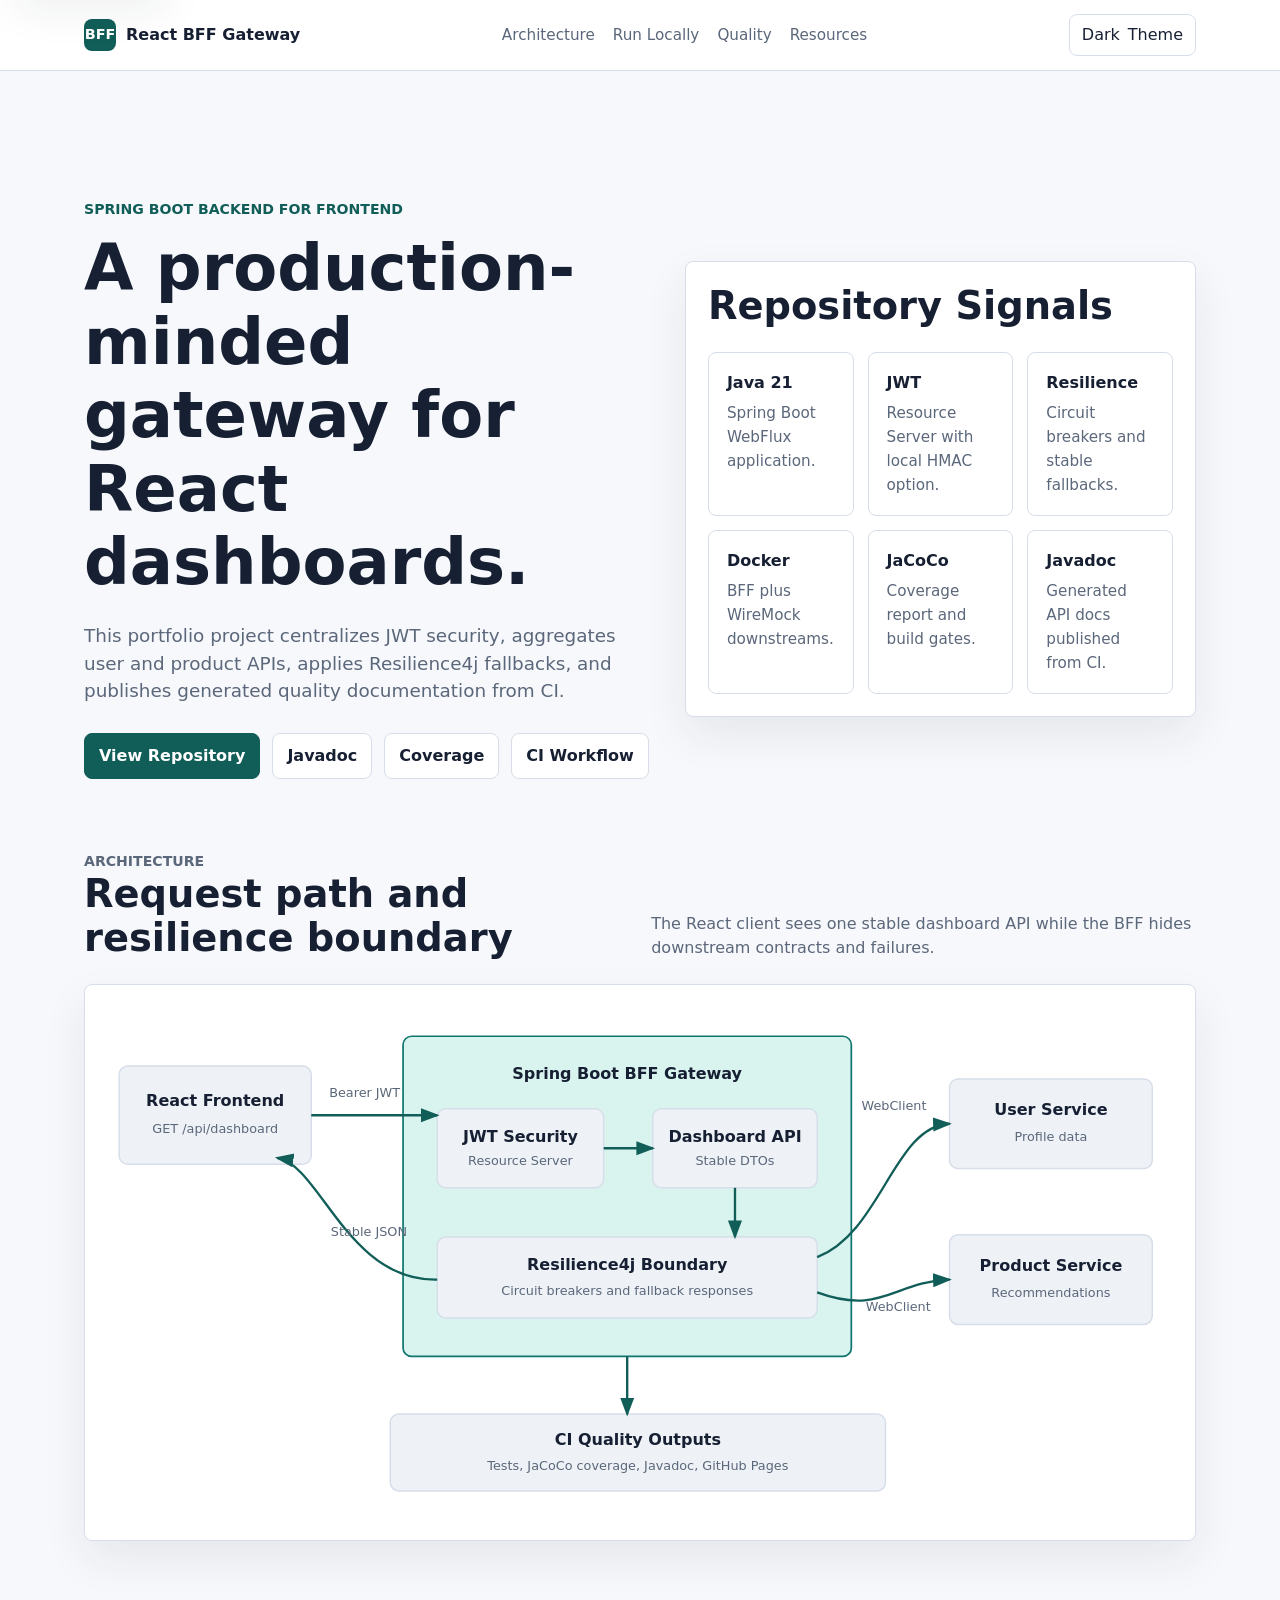
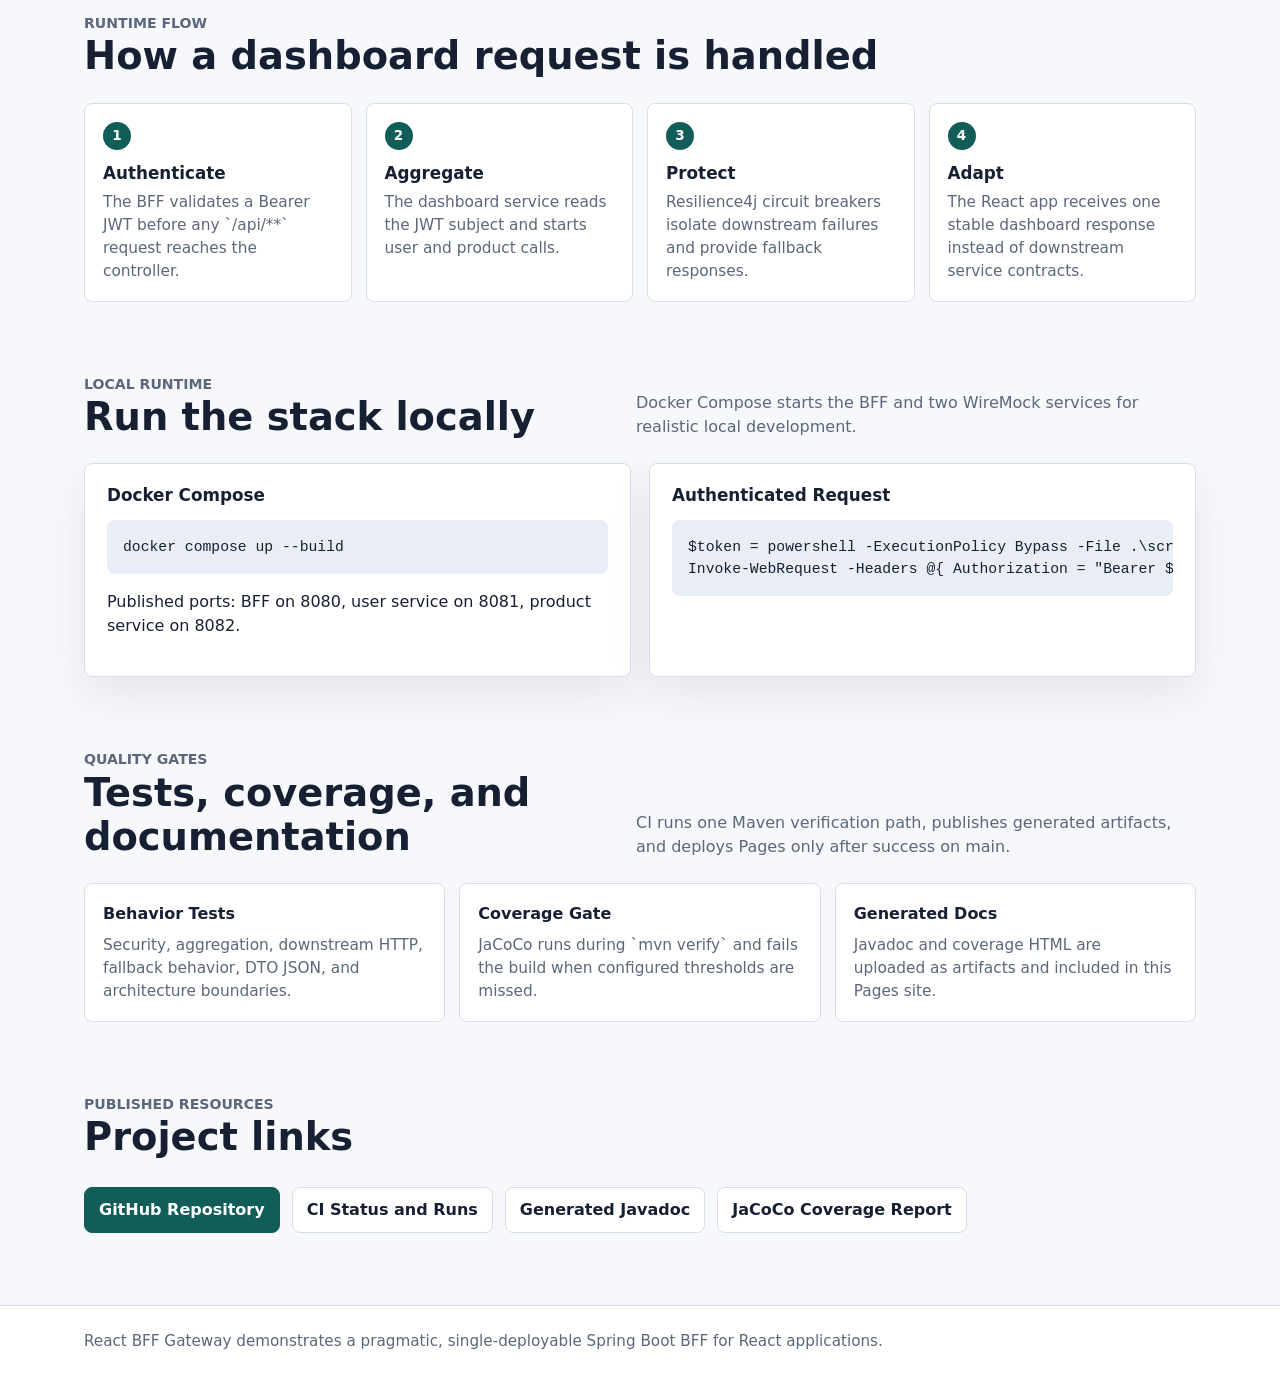
==== .github/pages/index.html @ 834b2d64 "refactor: code" ====
<!doctype html>
<html lang="en">
<head>
  <meta charset="utf-8">
  <meta name="viewport" content="width=device-width, initial-scale=1">
  <meta name="color-scheme" content="light dark">
  <title>React BFF Gateway</title>
  <style>
    :root {
      color-scheme: light;
      --bg: #f7f8fb;
      --surface: #ffffff;
      --surface-strong: #eef2f7;
      --text: #172033;
      --muted: #5b677a;
      --border: #d7dee9;
      --accent: #0f766e;
      --accent-strong: #115e59;
      --accent-soft: #d9f3ef;
      --code-bg: #e9edf5;
      --shadow: 0 18px 44px rgba(20, 32, 51, 0.08);
      font-family: Inter, ui-sans-serif, system-ui, -apple-system, BlinkMacSystemFont, "Segoe UI", sans-serif;
      line-height: 1.5;
    }

    :root[data-theme="dark"] {
      color-scheme: dark;
      --bg: #0f172a;
      --surface: #172033;
      --surface-strong: #202b43;
      --text: #edf3fb;
      --muted: #abb8ca;
      --border: #33415c;
      --accent: #5eead4;
      --accent-strong: #99f6e4;
      --accent-soft: #123b3a;
      --code-bg: #25324b;
      --shadow: 0 18px 44px rgba(0, 0, 0, 0.28);
    }

    * {
      box-sizing: border-box;
    }

    html {
      scroll-behavior: smooth;
    }

    body {
      margin: 0;
      min-width: 320px;
      color: var(--text);
      background: var(--bg);
    }

    a {
      color: var(--accent-strong);
    }

    a:focus-visible,
    button:focus-visible {
      outline: 3px solid var(--accent);
      outline-offset: 3px;
    }

    .skip-link {
      position: absolute;
      left: 16px;
      top: 12px;
      z-index: 20;
      transform: translateY(-150%);
      padding: 10px 14px;
      border-radius: 6px;
      color: var(--text);
      background: var(--surface);
      box-shadow: var(--shadow);
      transition: transform 160ms ease;
    }

    .skip-link:focus {
      transform: translateY(0);
    }

    .page-header {
      position: sticky;
      top: 0;
      z-index: 10;
      border-bottom: 1px solid var(--border);
      background: color-mix(in srgb, var(--surface) 92%, transparent);
      backdrop-filter: blur(16px);
    }

    .nav {
      display: flex;
      align-items: center;
      justify-content: space-between;
      gap: 20px;
      max-width: 1160px;
      margin: 0 auto;
      padding: 14px 24px;
    }

    .brand {
      display: inline-flex;
      align-items: center;
      gap: 10px;
      color: var(--text);
      font-weight: 700;
      text-decoration: none;
    }

    .brand-mark {
      display: inline-grid;
      width: 32px;
      height: 32px;
      place-items: center;
      border-radius: 8px;
      color: #ffffff;
      background: var(--accent-strong);
      font-size: 0.9rem;
    }

    .nav-links {
      display: flex;
      align-items: center;
      gap: 18px;
      font-size: 0.95rem;
    }

    .nav-links a {
      color: var(--muted);
      text-decoration: none;
    }

    .nav-links a:hover {
      color: var(--text);
    }

    .theme-toggle {
      display: inline-flex;
      min-height: 38px;
      align-items: center;
      gap: 8px;
      border: 1px solid var(--border);
      border-radius: 8px;
      padding: 8px 12px;
      color: var(--text);
      background: var(--surface);
      cursor: pointer;
      font: inherit;
    }

    main {
      max-width: 1160px;
      margin: 0 auto;
      padding: 56px 24px 72px;
    }

    .hero {
      display: grid;
      grid-template-columns: minmax(0, 1.05fr) minmax(320px, 0.95fr);
      gap: 36px;
      align-items: center;
    }

    .eyebrow {
      margin: 0 0 12px;
      color: var(--accent-strong);
      font-size: 0.88rem;
      font-weight: 700;
      text-transform: uppercase;
    }

    h1,
    h2,
    h3 {
      margin: 0;
      line-height: 1.15;
    }

    h1 {
      max-width: 760px;
      font-size: clamp(2.4rem, 5vw, 4.8rem);
    }

    h2 {
      font-size: clamp(1.65rem, 3vw, 2.4rem);
    }

    h3 {
      font-size: 1.05rem;
    }

    .lede {
      max-width: 720px;
      margin: 22px 0 0;
      color: var(--muted);
      font-size: 1.15rem;
    }

    .hero-actions,
    .quick-links {
      display: flex;
      flex-wrap: wrap;
      gap: 12px;
      margin-top: 28px;
    }

    .button {
      display: inline-flex;
      min-height: 42px;
      align-items: center;
      justify-content: center;
      border: 1px solid var(--border);
      border-radius: 8px;
      padding: 10px 14px;
      color: var(--text);
      background: var(--surface);
      font-weight: 650;
      text-decoration: none;
    }

    .button.primary {
      border-color: var(--accent-strong);
      color: #ffffff;
      background: var(--accent-strong);
    }

    :root[data-theme="dark"] .button.primary {
      color: #062220;
      background: var(--accent);
    }

    .button:hover {
      border-color: var(--accent);
    }

    .panel {
      border: 1px solid var(--border);
      border-radius: 8px;
      padding: 22px;
      background: var(--surface);
      box-shadow: var(--shadow);
    }

    .signal-grid,
    .quality-grid {
      display: grid;
      grid-template-columns: repeat(3, minmax(0, 1fr));
      gap: 14px;
      margin-top: 24px;
    }

    .signal,
    .quality-card {
      border: 1px solid var(--border);
      border-radius: 8px;
      padding: 18px;
      background: var(--surface);
    }

    .signal strong,
    .quality-card strong {
      display: block;
      margin-bottom: 6px;
    }

    .signal span,
    .quality-card span {
      color: var(--muted);
      font-size: 0.95rem;
    }

    section {
      margin-top: 72px;
    }

    .section-heading {
      display: flex;
      align-items: end;
      justify-content: space-between;
      gap: 24px;
      margin-bottom: 24px;
    }

    .section-heading p {
      max-width: 560px;
      margin: 0;
      color: var(--muted);
    }

    .diagram-wrap {
      overflow-x: auto;
      border: 1px solid var(--border);
      border-radius: 8px;
      background: var(--surface);
      box-shadow: var(--shadow);
    }

    .architecture-svg {
      display: block;
      width: 100%;
      min-width: 760px;
      height: auto;
    }

    .box {
      fill: var(--surface-strong);
      stroke: var(--border);
      stroke-width: 1.4;
    }

    .box-accent {
      fill: var(--accent-soft);
      stroke: var(--accent);
      stroke-width: 1.6;
    }

    .diagram-text {
      fill: var(--text);
      font-size: 15px;
      font-weight: 700;
    }

    .diagram-muted {
      fill: var(--muted);
      font-size: 12px;
      font-weight: 500;
    }

    .arrow {
      fill: none;
      stroke: var(--accent-strong);
      stroke-width: 2.2;
      marker-end: url("#arrowhead");
    }

    .flow-grid {
      display: grid;
      grid-template-columns: repeat(4, minmax(0, 1fr));
      gap: 14px;
      counter-reset: flow;
    }

    .flow-step {
      position: relative;
      min-height: 168px;
      border: 1px solid var(--border);
      border-radius: 8px;
      padding: 18px;
      background: var(--surface);
    }

    .flow-step::before {
      counter-increment: flow;
      content: counter(flow);
      display: grid;
      width: 28px;
      height: 28px;
      margin-bottom: 14px;
      place-items: center;
      border-radius: 50%;
      color: #ffffff;
      background: var(--accent-strong);
      font-size: 0.85rem;
      font-weight: 800;
    }

    :root[data-theme="dark"] .flow-step::before {
      color: #062220;
      background: var(--accent);
    }

    .flow-step p,
    .quality-card p {
      margin: 8px 0 0;
      color: var(--muted);
      font-size: 0.96rem;
    }

    .code-block {
      overflow-x: auto;
      border-radius: 8px;
      padding: 16px;
      background: var(--code-bg);
      color: var(--text);
      font-size: 0.92rem;
    }

    .two-column {
      display: grid;
      grid-template-columns: minmax(0, 1fr) minmax(0, 1fr);
      gap: 18px;
    }

    .footer {
      border-top: 1px solid var(--border);
      color: var(--muted);
      background: var(--surface);
    }

    .footer-inner {
      max-width: 1160px;
      margin: 0 auto;
      padding: 24px;
      font-size: 0.95rem;
    }

    @media (max-width: 920px) {
      .hero,
      .two-column {
        grid-template-columns: 1fr;
      }

      .signal-grid,
      .quality-grid,
      .flow-grid {
        grid-template-columns: repeat(2, minmax(0, 1fr));
      }

      .nav {
        align-items: flex-start;
      }

      .nav-links {
        display: none;
      }
    }

    @media (max-width: 640px) {
      main {
        padding: 38px 18px 56px;
      }

      .signal-grid,
      .quality-grid,
      .flow-grid {
        grid-template-columns: 1fr;
      }

      .theme-toggle {
        min-width: 44px;
      }

      .theme-label {
        position: absolute;
        width: 1px;
        height: 1px;
        overflow: hidden;
        clip: rect(0, 0, 0, 0);
      }
    }
  </style>
</head>
<body>
  <a class="skip-link" href="#main">Skip to content</a>
  <header class="page-header">
    <nav class="nav" aria-label="Primary navigation">
      <a class="brand" href="#main" aria-label="React BFF Gateway home">
        <span class="brand-mark" aria-hidden="true">BFF</span>
        <span>React BFF Gateway</span>
      </a>
      <div class="nav-links" aria-label="Page sections">
        <a href="#architecture">Architecture</a>
        <a href="#run">Run Locally</a>
        <a href="#quality">Quality</a>
        <a href="#resources">Resources</a>
      </div>
      <button class="theme-toggle" id="theme-toggle" type="button" aria-label="Switch color theme" aria-pressed="false">
        <span id="theme-icon" aria-hidden="true">Dark</span>
        <span class="theme-label">Theme</span>
      </button>
    </nav>
  </header>

  <main id="main">
    <section class="hero" aria-labelledby="hero-title">
      <div>
        <p class="eyebrow">Spring Boot Backend for Frontend</p>
        <h1 id="hero-title">A production-minded gateway for React dashboards.</h1>
        <p class="lede">
          This portfolio project centralizes JWT security, aggregates user and product APIs,
          applies Resilience4j fallbacks, and publishes generated quality documentation from CI.
        </p>
        <div class="hero-actions" aria-label="Primary resources">
          <a class="button primary" href="https://github.com/__REPOSITORY__">View Repository</a>
          <a class="button" href="./javadoc/">Javadoc</a>
          <a class="button" href="./coverage/">Coverage</a>
          <a class="button" href="https://github.com/__REPOSITORY__/actions/workflows/ci.yml">CI Workflow</a>
        </div>
      </div>
      <aside class="panel" aria-label="Project signals">
        <h2>Repository Signals</h2>
        <div class="signal-grid">
          <div class="signal">
            <strong>Java 21</strong>
            <span>Spring Boot WebFlux application.</span>
          </div>
          <div class="signal">
            <strong>JWT</strong>
            <span>Resource Server with local HMAC option.</span>
          </div>
          <div class="signal">
            <strong>Resilience</strong>
            <span>Circuit breakers and stable fallbacks.</span>
          </div>
          <div class="signal">
            <strong>Docker</strong>
            <span>BFF plus WireMock downstreams.</span>
          </div>
          <div class="signal">
            <strong>JaCoCo</strong>
            <span>Coverage report and build gates.</span>
          </div>
          <div class="signal">
            <strong>Javadoc</strong>
            <span>Generated API docs published from CI.</span>
          </div>
        </div>
      </aside>
    </section>

    <section id="architecture" aria-labelledby="architecture-title">
      <div class="section-heading">
        <div>
          <p class="eyebrow">Architecture</p>
          <h2 id="architecture-title">Request path and resilience boundary</h2>
        </div>
        <p>The React client sees one stable dashboard API while the BFF hides downstream contracts and failures.</p>
      </div>

      <div class="diagram-wrap" role="img" aria-labelledby="diagram-title diagram-desc">
        <svg class="architecture-svg" viewBox="0 0 1040 520" xmlns="http://www.w3.org/2000/svg">
          <title id="diagram-title">React BFF Gateway architecture</title>
          <desc id="diagram-desc">
            React sends a JWT-authenticated request to the Spring Boot BFF.
            The security boundary validates the token, the dashboard aggregation calls user and product services through WebClient,
            and Resilience4j circuit breakers provide fallbacks. CI publishes generated Javadoc and JaCoCo documentation.
          </desc>
          <defs>
            <marker id="arrowhead" markerWidth="10" markerHeight="10" refX="7" refY="3" orient="auto">
              <path d="M0,0 L0,6 L8,3 z" fill="var(--accent-strong)"></path>
            </marker>
          </defs>

          <rect class="box" x="32" y="76" width="180" height="92" rx="8"></rect>
          <text class="diagram-text" x="122" y="113" text-anchor="middle">React Frontend</text>
          <text class="diagram-muted" x="122" y="139" text-anchor="middle">GET /api/dashboard</text>

          <rect class="box-accent" x="298" y="48" width="420" height="300" rx="8"></rect>
          <text class="diagram-text" x="508" y="88" text-anchor="middle">Spring Boot BFF Gateway</text>

          <rect class="box" x="330" y="116" width="156" height="74" rx="8"></rect>
          <text class="diagram-text" x="408" y="147" text-anchor="middle">JWT Security</text>
          <text class="diagram-muted" x="408" y="169" text-anchor="middle">Resource Server</text>

          <rect class="box" x="532" y="116" width="154" height="74" rx="8"></rect>
          <text class="diagram-text" x="609" y="147" text-anchor="middle">Dashboard API</text>
          <text class="diagram-muted" x="609" y="169" text-anchor="middle">Stable DTOs</text>

          <rect class="box" x="330" y="236" width="356" height="76" rx="8"></rect>
          <text class="diagram-text" x="508" y="267" text-anchor="middle">Resilience4j Boundary</text>
          <text class="diagram-muted" x="508" y="290" text-anchor="middle">Circuit breakers and fallback responses</text>

          <rect class="box" x="810" y="88" width="190" height="84" rx="8"></rect>
          <text class="diagram-text" x="905" y="122" text-anchor="middle">User Service</text>
          <text class="diagram-muted" x="905" y="146" text-anchor="middle">Profile data</text>

          <rect class="box" x="810" y="234" width="190" height="84" rx="8"></rect>
          <text class="diagram-text" x="905" y="268" text-anchor="middle">Product Service</text>
          <text class="diagram-muted" x="905" y="292" text-anchor="middle">Recommendations</text>

          <rect class="box" x="286" y="402" width="464" height="72" rx="8"></rect>
          <text class="diagram-text" x="518" y="431" text-anchor="middle">CI Quality Outputs</text>
          <text class="diagram-muted" x="518" y="454" text-anchor="middle">Tests, JaCoCo coverage, Javadoc, GitHub Pages</text>

          <path class="arrow" d="M212 122 H330"></path>
          <text class="diagram-muted" x="262" y="105" text-anchor="middle">Bearer JWT</text>
          <path class="arrow" d="M486 153 H532"></path>
          <path class="arrow" d="M609 190 V236"></path>
          <path class="arrow" d="M686 255 C746 232 758 132 810 130"></path>
          <text class="diagram-muted" x="758" y="117" text-anchor="middle">WebClient</text>
          <path class="arrow" d="M686 288 C746 310 758 278 810 276"></path>
          <text class="diagram-muted" x="762" y="305" text-anchor="middle">WebClient</text>
          <path class="arrow" d="M508 348 V402"></path>
          <path class="arrow" d="M330 276 C246 278 220 168 180 162"></path>
          <text class="diagram-muted" x="266" y="235" text-anchor="middle">Stable JSON</text>
        </svg>
      </div>
    </section>

    <section aria-labelledby="flow-title">
      <div class="section-heading">
        <div>
          <p class="eyebrow">Runtime Flow</p>
          <h2 id="flow-title">How a dashboard request is handled</h2>
        </div>
      </div>
      <div class="flow-grid">
        <article class="flow-step">
          <h3>Authenticate</h3>
          <p>The BFF validates a Bearer JWT before any `/api/**` request reaches the controller.</p>
        </article>
        <article class="flow-step">
          <h3>Aggregate</h3>
          <p>The dashboard service reads the JWT subject and starts user and product calls.</p>
        </article>
        <article class="flow-step">
          <h3>Protect</h3>
          <p>Resilience4j circuit breakers isolate downstream failures and provide fallback responses.</p>
        </article>
        <article class="flow-step">
          <h3>Adapt</h3>
          <p>The React app receives one stable dashboard response instead of downstream service contracts.</p>
        </article>
      </div>
    </section>

    <section id="run" aria-labelledby="run-title">
      <div class="section-heading">
        <div>
          <p class="eyebrow">Local Runtime</p>
          <h2 id="run-title">Run the stack locally</h2>
        </div>
        <p>Docker Compose starts the BFF and two WireMock services for realistic local development.</p>
      </div>
      <div class="two-column">
        <article class="panel">
          <h3>Docker Compose</h3>
          <pre class="code-block"><code>docker compose up --build</code></pre>
          <p>Published ports: BFF on 8080, user service on 8081, product service on 8082.</p>
        </article>
        <article class="panel">
          <h3>Authenticated Request</h3>
          <pre class="code-block"><code>$token = powershell -ExecutionPolicy Bypass -File .\scripts\create-local-jwt.ps1
Invoke-WebRequest -Headers @{ Authorization = "Bearer $token" } http://localhost:8080/api/dashboard</code></pre>
        </article>
      </div>
    </section>

    <section id="quality" aria-labelledby="quality-title">
      <div class="section-heading">
        <div>
          <p class="eyebrow">Quality Gates</p>
          <h2 id="quality-title">Tests, coverage, and documentation</h2>
        </div>
        <p>CI runs one Maven verification path, publishes generated artifacts, and deploys Pages only after success on main.</p>
      </div>
      <div class="quality-grid">
        <article class="quality-card">
          <strong>Behavior Tests</strong>
          <p>Security, aggregation, downstream HTTP, fallback behavior, DTO JSON, and architecture boundaries.</p>
        </article>
        <article class="quality-card">
          <strong>Coverage Gate</strong>
          <p>JaCoCo runs during `mvn verify` and fails the build when configured thresholds are missed.</p>
        </article>
        <article class="quality-card">
          <strong>Generated Docs</strong>
          <p>Javadoc and coverage HTML are uploaded as artifacts and included in this Pages site.</p>
        </article>
      </div>
    </section>

    <section id="resources" aria-labelledby="resources-title">
      <div class="section-heading">
        <div>
          <p class="eyebrow">Published Resources</p>
          <h2 id="resources-title">Project links</h2>
        </div>
      </div>
      <div class="quick-links">
        <a class="button primary" href="https://github.com/__REPOSITORY__">GitHub Repository</a>
        <a class="button" href="https://github.com/__REPOSITORY__/actions/workflows/ci.yml">CI Status and Runs</a>
        <a class="button" href="./javadoc/">Generated Javadoc</a>
        <a class="button" href="./coverage/">JaCoCo Coverage Report</a>
      </div>
    </section>
  </main>

  <footer class="footer">
    <div class="footer-inner">
      React BFF Gateway demonstrates a pragmatic, single-deployable Spring Boot BFF for React applications.
    </div>
  </footer>

  <script>
    (function () {
      var root = document.documentElement;
      var button = document.getElementById("theme-toggle");
      var icon = document.getElementById("theme-icon");
      var storageKey = "react-bff-gateway-theme";
      var savedTheme = localStorage.getItem(storageKey);
      var systemPrefersDark = window.matchMedia("(prefers-color-scheme: dark)").matches;

      function applyTheme(theme) {
        root.setAttribute("data-theme", theme);
        button.setAttribute("aria-pressed", String(theme === "dark"));
        icon.textContent = theme === "dark" ? "Light" : "Dark";
      }

      applyTheme(savedTheme || (systemPrefersDark ? "dark" : "light"));

      button.addEventListener("click", function () {
        var nextTheme = root.getAttribute("data-theme") === "dark" ? "light" : "dark";
        localStorage.setItem(storageKey, nextTheme);
        applyTheme(nextTheme);
      });
    })();
  </script>
</body>
</html>
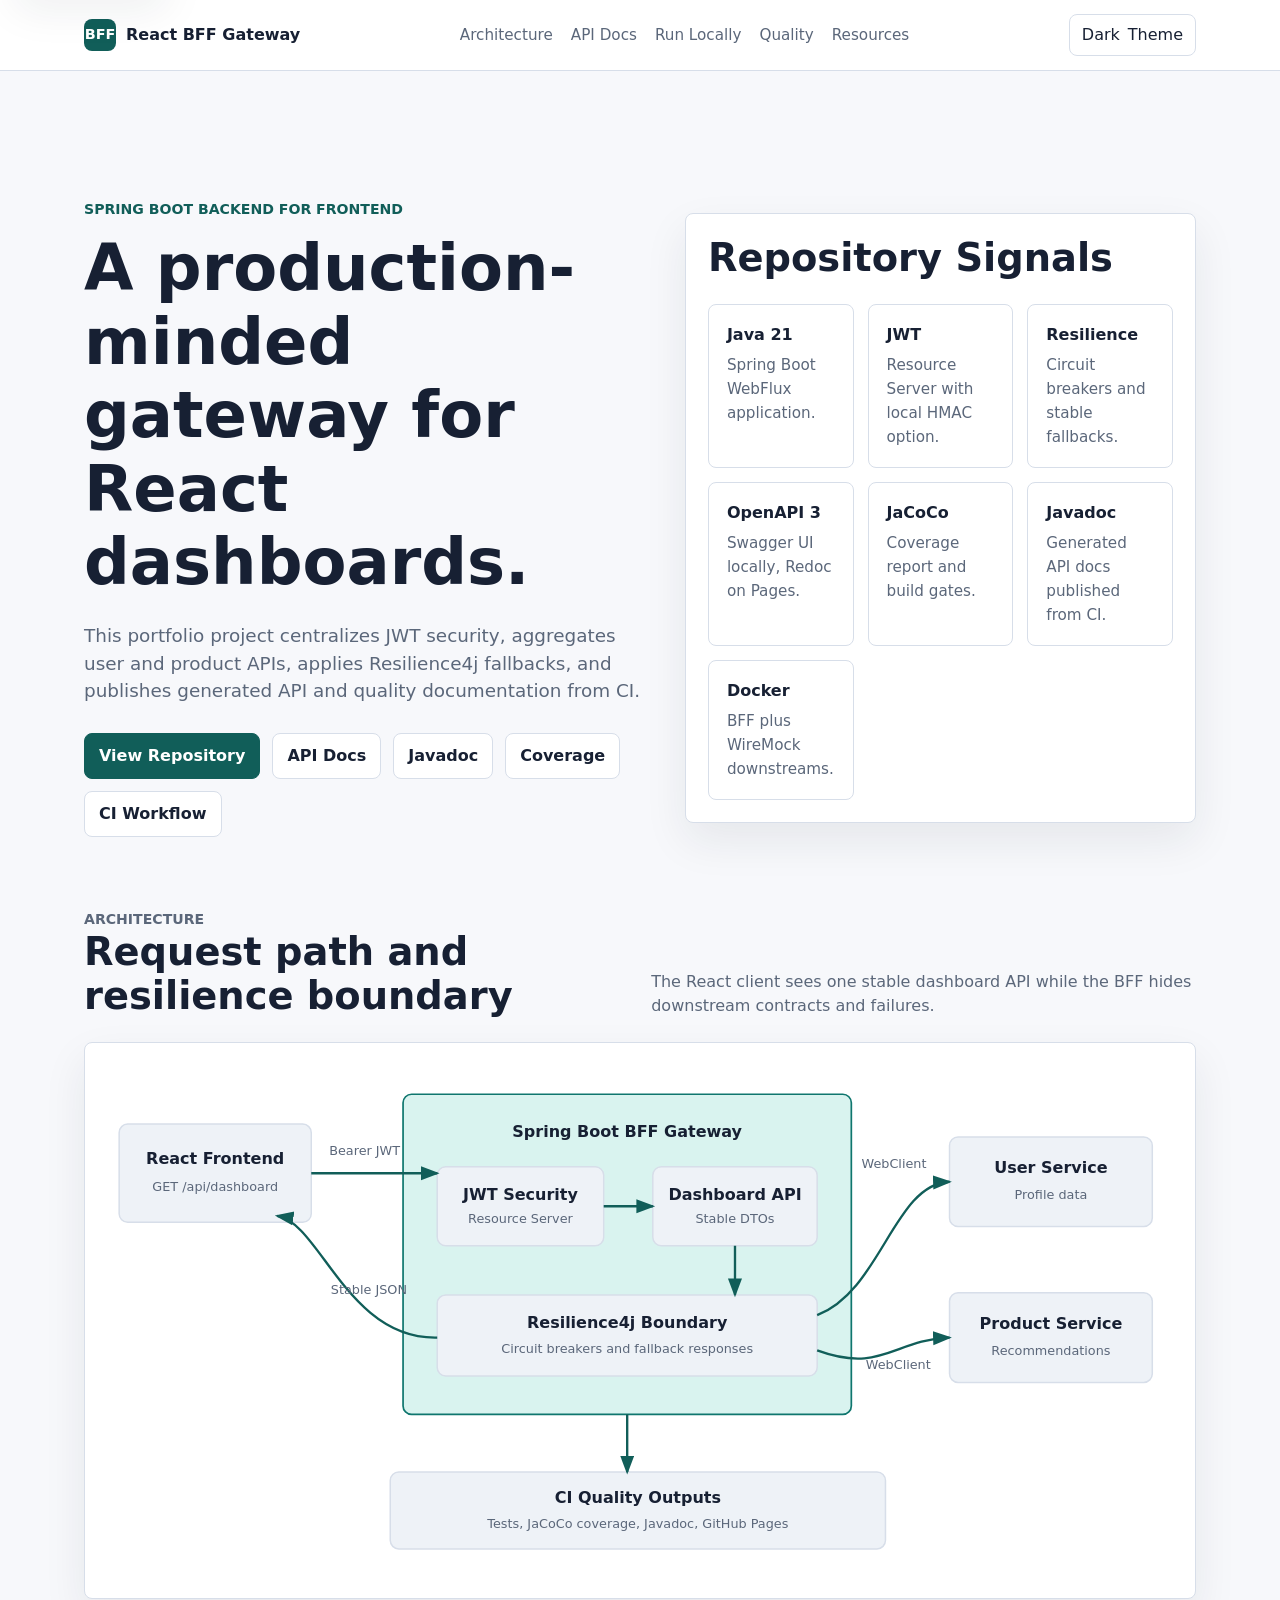
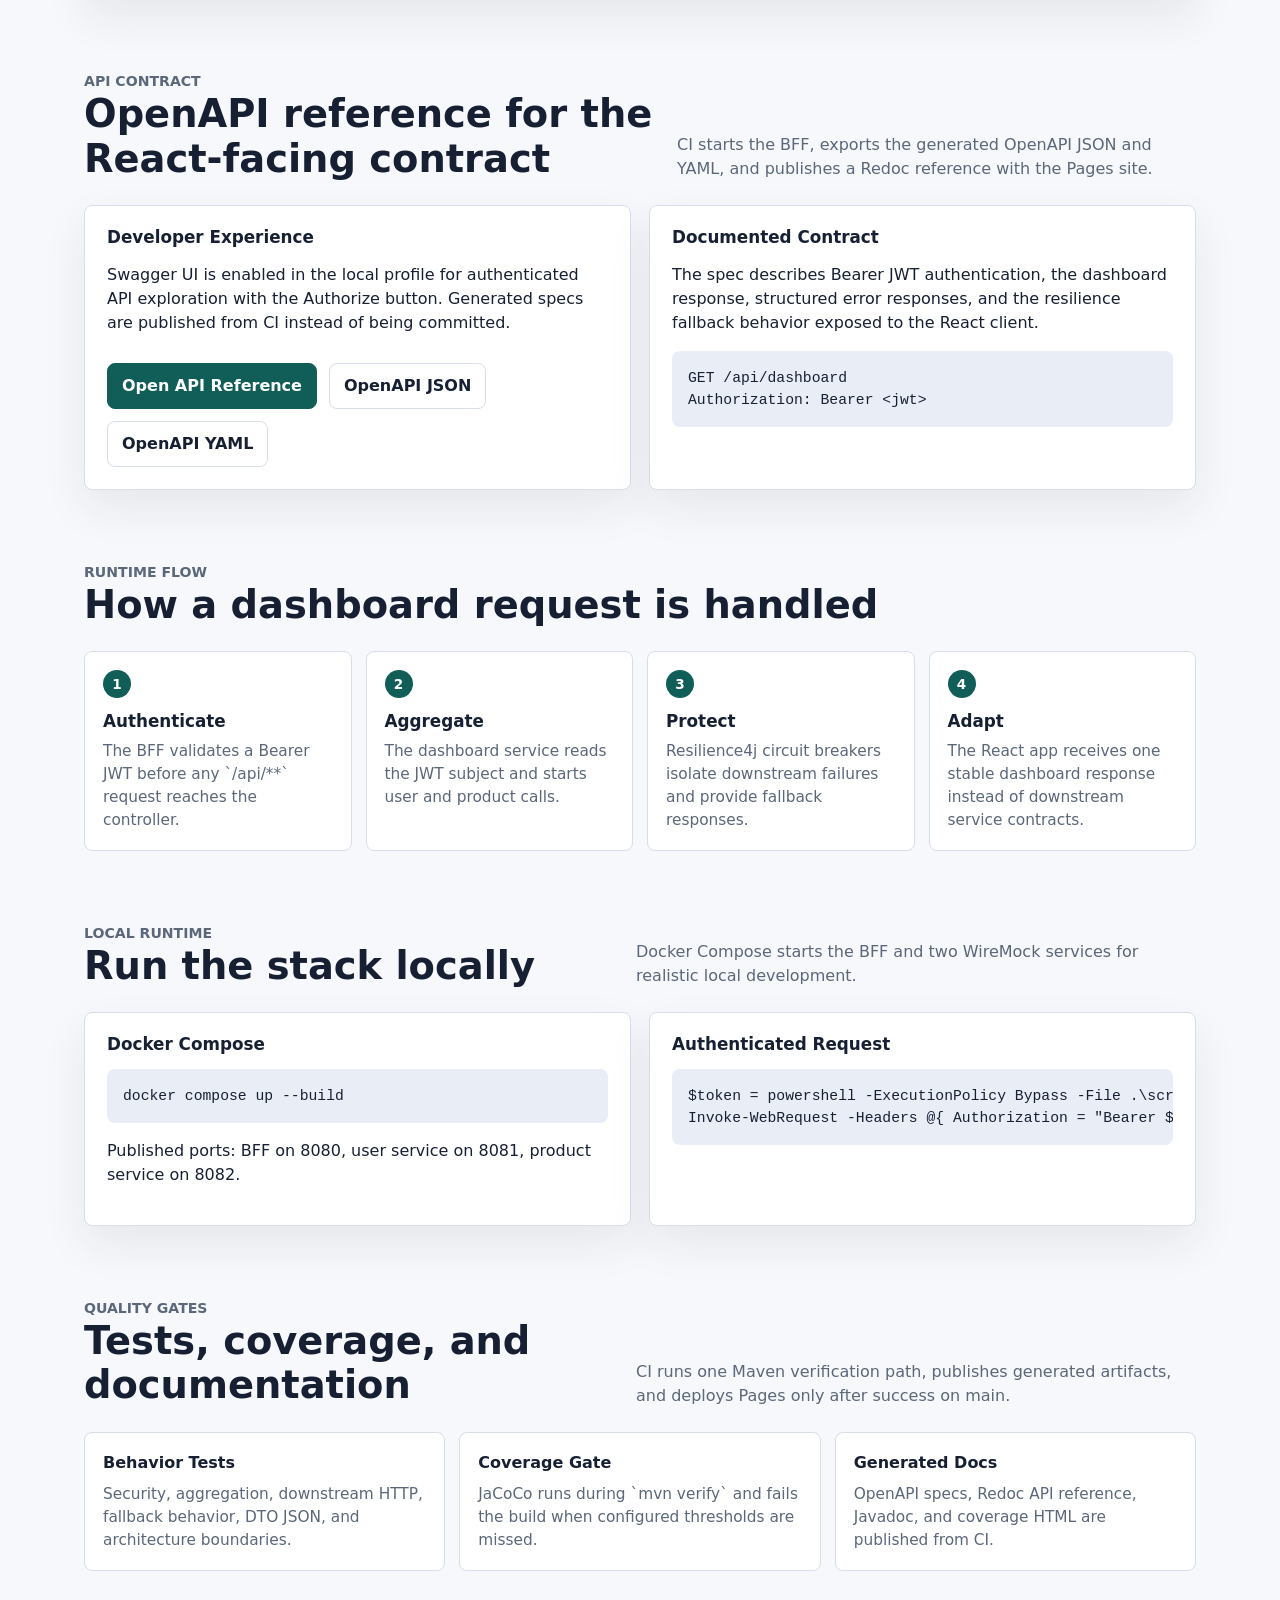
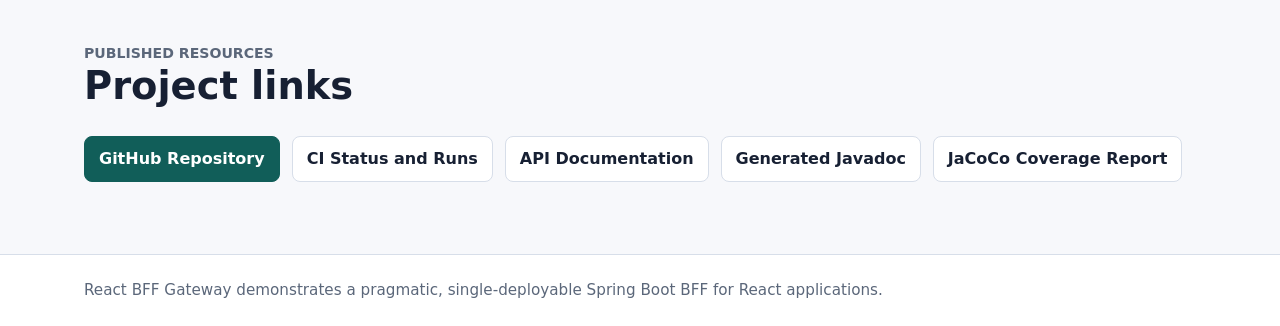
==== commit 3ef63ca7: "feat: openAPI" ====
--- a/.github/pages/index.html
+++ b/.github/pages/index.html
@@ -462,6 +462,7 @@
       </a>
       <div class="nav-links" aria-label="Page sections">
         <a href="#architecture">Architecture</a>
+        <a href="#api">API Docs</a>
         <a href="#run">Run Locally</a>
         <a href="#quality">Quality</a>
         <a href="#resources">Resources</a>
@@ -480,10 +481,11 @@
         <h1 id="hero-title">A production-minded gateway for React dashboards.</h1>
         <p class="lede">
           This portfolio project centralizes JWT security, aggregates user and product APIs,
-          applies Resilience4j fallbacks, and publishes generated quality documentation from CI.
+          applies Resilience4j fallbacks, and publishes generated API and quality documentation from CI.
         </p>
         <div class="hero-actions" aria-label="Primary resources">
           <a class="button primary" href="https://github.com/__REPOSITORY__">View Repository</a>
+          <a class="button" href="./api/">API Docs</a>
           <a class="button" href="./javadoc/">Javadoc</a>
           <a class="button" href="./coverage/">Coverage</a>
           <a class="button" href="https://github.com/__REPOSITORY__/actions/workflows/ci.yml">CI Workflow</a>
@@ -505,8 +507,8 @@
             <span>Circuit breakers and stable fallbacks.</span>
           </div>
           <div class="signal">
-            <strong>Docker</strong>
-            <span>BFF plus WireMock downstreams.</span>
+            <strong>OpenAPI 3</strong>
+            <span>Swagger UI locally, Redoc on Pages.</span>
           </div>
           <div class="signal">
             <strong>JaCoCo</strong>
@@ -515,6 +517,10 @@
           <div class="signal">
             <strong>Javadoc</strong>
             <span>Generated API docs published from CI.</span>
+          </div>
+          <div class="signal">
+            <strong>Docker</strong>
+            <span>BFF plus WireMock downstreams.</span>
           </div>
         </div>
       </aside>
@@ -589,6 +595,39 @@
       </div>
     </section>
 
+    <section id="api" aria-labelledby="api-title">
+      <div class="section-heading">
+        <div>
+          <p class="eyebrow">API Contract</p>
+          <h2 id="api-title">OpenAPI reference for the React-facing contract</h2>
+        </div>
+        <p>CI starts the BFF, exports the generated OpenAPI JSON and YAML, and publishes a Redoc reference with the Pages site.</p>
+      </div>
+      <div class="two-column">
+        <article class="panel">
+          <h3>Developer Experience</h3>
+          <p>
+            Swagger UI is enabled in the local profile for authenticated API exploration with the Authorize button.
+            Generated specs are published from CI instead of being committed.
+          </p>
+          <div class="quick-links">
+            <a class="button primary" href="./api/">Open API Reference</a>
+            <a class="button" href="./api/openapi.json">OpenAPI JSON</a>
+            <a class="button" href="./api/openapi.yaml">OpenAPI YAML</a>
+          </div>
+        </article>
+        <article class="panel">
+          <h3>Documented Contract</h3>
+          <p>
+            The spec describes Bearer JWT authentication, the dashboard response, structured error responses,
+            and the resilience fallback behavior exposed to the React client.
+          </p>
+          <pre class="code-block"><code>GET /api/dashboard
+Authorization: Bearer &lt;jwt&gt;</code></pre>
+        </article>
+      </div>
+    </section>
+
     <section aria-labelledby="flow-title">
       <div class="section-heading">
         <div>
@@ -657,7 +696,7 @@
         </article>
         <article class="quality-card">
           <strong>Generated Docs</strong>
-          <p>Javadoc and coverage HTML are uploaded as artifacts and included in this Pages site.</p>
+          <p>OpenAPI specs, Redoc API reference, Javadoc, and coverage HTML are published from CI.</p>
         </article>
       </div>
     </section>
@@ -672,6 +711,7 @@
       <div class="quick-links">
         <a class="button primary" href="https://github.com/__REPOSITORY__">GitHub Repository</a>
         <a class="button" href="https://github.com/__REPOSITORY__/actions/workflows/ci.yml">CI Status and Runs</a>
+        <a class="button" href="./api/">API Documentation</a>
         <a class="button" href="./javadoc/">Generated Javadoc</a>
         <a class="button" href="./coverage/">JaCoCo Coverage Report</a>
       </div>
@@ -690,7 +730,23 @@
       var button = document.getElementById("theme-toggle");
       var icon = document.getElementById("theme-icon");
       var storageKey = "react-bff-gateway-theme";
-      var savedTheme = localStorage.getItem(storageKey);
+      function readStoredTheme() {
+        try {
+          return window.localStorage.getItem(storageKey);
+        } catch (error) {
+          return null;
+        }
+      }
+
+      function storeTheme(theme) {
+        try {
+          window.localStorage.setItem(storageKey, theme);
+        } catch (error) {
+          return;
+        }
+      }
+
+      var savedTheme = readStoredTheme();
       var systemPrefersDark = window.matchMedia("(prefers-color-scheme: dark)").matches;
 
       function applyTheme(theme) {
@@ -703,7 +759,7 @@
 
       button.addEventListener("click", function () {
         var nextTheme = root.getAttribute("data-theme") === "dark" ? "light" : "dark";
-        localStorage.setItem(storageKey, nextTheme);
+        storeTheme(nextTheme);
         applyTheme(nextTheme);
       });
     })();
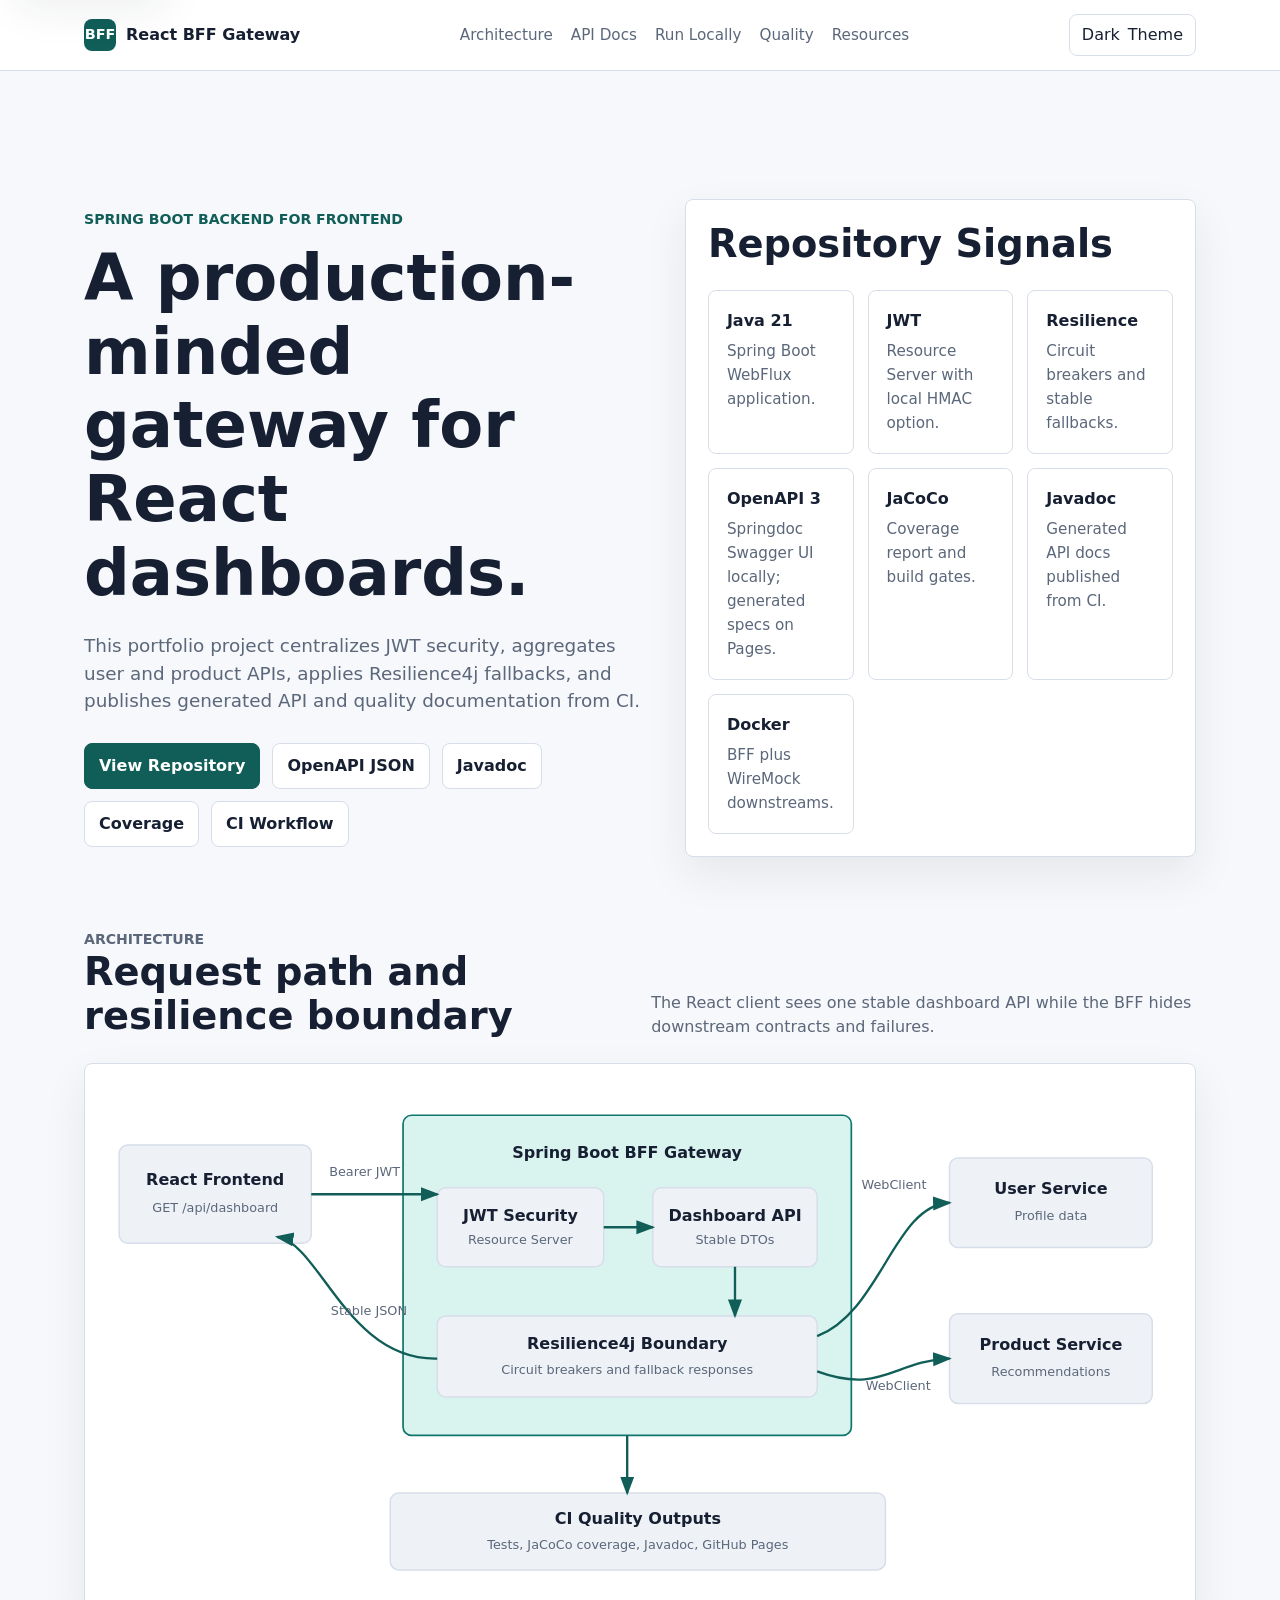
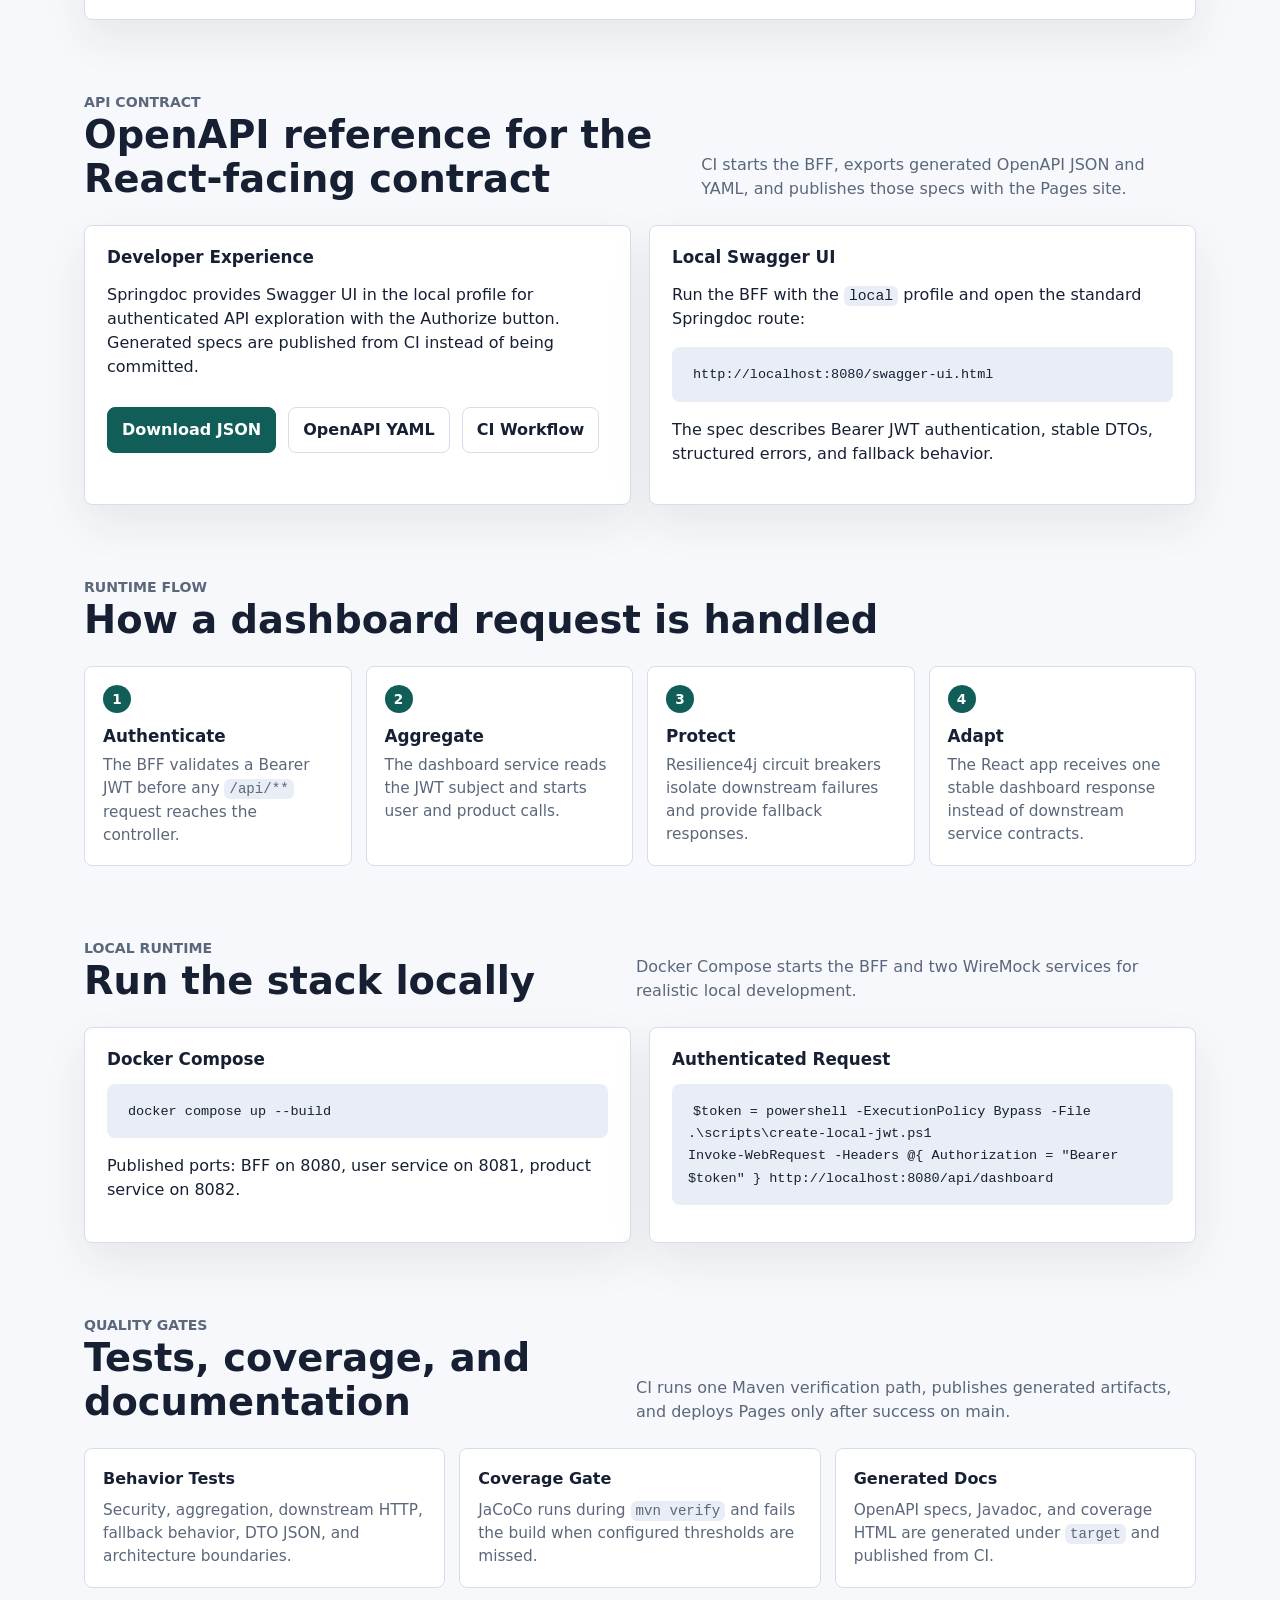
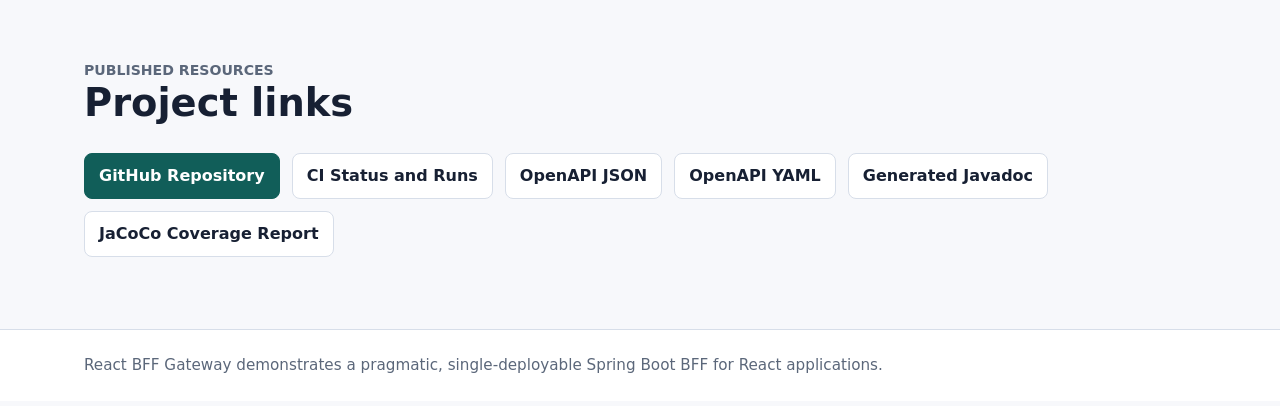
==== commit 182ea23f: "fix: landing page" ====
--- a/.github/pages/index.html
+++ b/.github/pages/index.html
@@ -57,6 +57,14 @@
       color: var(--accent-strong);
     }
 
+    code {
+      border-radius: 6px;
+      padding: 2px 5px;
+      background: var(--code-bg);
+      font-family: ui-monospace, SFMono-Regular, Consolas, "Liberation Mono", monospace;
+      font-size: 0.92em;
+    }
+
     a:focus-visible,
     button:focus-visible {
       outline: 3px solid var(--accent);
@@ -218,6 +226,8 @@
       background: var(--surface);
       font-weight: 650;
       text-decoration: none;
+      max-width: 100%;
+      text-align: center;
     }
 
     .button.primary {
@@ -241,6 +251,7 @@
       padding: 22px;
       background: var(--surface);
       box-shadow: var(--shadow);
+      min-width: 0;
     }
 
     .signal-grid,
@@ -257,6 +268,7 @@
       border-radius: 8px;
       padding: 18px;
       background: var(--surface);
+      min-width: 0;
     }
 
     .signal strong,
@@ -290,18 +302,50 @@
     }
 
     .diagram-wrap {
-      overflow-x: auto;
       border: 1px solid var(--border);
       border-radius: 8px;
       background: var(--surface);
       box-shadow: var(--shadow);
+      overflow: hidden;
     }
 
     .architecture-svg {
       display: block;
       width: 100%;
-      min-width: 760px;
       height: auto;
+    }
+
+    .architecture-mobile {
+      display: none;
+    }
+
+    .architecture-mobile-grid {
+      display: grid;
+      gap: 12px;
+      padding: 18px;
+    }
+
+    .mobile-node {
+      border: 1px solid var(--border);
+      border-radius: 8px;
+      padding: 14px;
+      background: var(--surface-strong);
+    }
+
+    .mobile-node strong {
+      display: block;
+      margin-bottom: 4px;
+    }
+
+    .mobile-node span {
+      color: var(--muted);
+      font-size: 0.94rem;
+    }
+
+    .mobile-connector {
+      color: var(--accent-strong);
+      font-weight: 800;
+      text-align: center;
     }
 
     .box {
@@ -349,6 +393,7 @@
       border-radius: 8px;
       padding: 18px;
       background: var(--surface);
+      min-width: 0;
     }
 
     .flow-step::before {
@@ -380,11 +425,14 @@
 
     .code-block {
       overflow-x: auto;
+      max-width: 100%;
       border-radius: 8px;
       padding: 16px;
       background: var(--code-bg);
       color: var(--text);
       font-size: 0.92rem;
+      white-space: pre-wrap;
+      overflow-wrap: anywhere;
     }
 
     .two-column {
@@ -440,6 +488,14 @@
 
       .theme-toggle {
         min-width: 44px;
+      }
+
+      .architecture-svg {
+        display: none;
+      }
+
+      .architecture-mobile {
+        display: block;
       }
 
       .theme-label {
@@ -485,7 +541,7 @@
         </p>
         <div class="hero-actions" aria-label="Primary resources">
           <a class="button primary" href="https://github.com/__REPOSITORY__">View Repository</a>
-          <a class="button" href="./api/">API Docs</a>
+          <a class="button" href="./api/openapi.json">OpenAPI JSON</a>
           <a class="button" href="./javadoc/">Javadoc</a>
           <a class="button" href="./coverage/">Coverage</a>
           <a class="button" href="https://github.com/__REPOSITORY__/actions/workflows/ci.yml">CI Workflow</a>
@@ -508,7 +564,7 @@
           </div>
           <div class="signal">
             <strong>OpenAPI 3</strong>
-            <span>Swagger UI locally, Redoc on Pages.</span>
+            <span>Springdoc Swagger UI locally; generated specs on Pages.</span>
           </div>
           <div class="signal">
             <strong>JaCoCo</strong>
@@ -592,6 +648,29 @@
           <path class="arrow" d="M330 276 C246 278 220 168 180 162"></path>
           <text class="diagram-muted" x="266" y="235" text-anchor="middle">Stable JSON</text>
         </svg>
+        <div class="architecture-mobile" aria-hidden="true">
+          <div class="architecture-mobile-grid">
+            <div class="mobile-node">
+              <strong>React Frontend</strong>
+              <span>Calls <code>GET /api/dashboard</code> with a Bearer JWT.</span>
+            </div>
+            <div class="mobile-connector">down</div>
+            <div class="mobile-node">
+              <strong>Spring Boot BFF</strong>
+              <span>Validates JWTs, owns the dashboard DTO, and coordinates aggregation.</span>
+            </div>
+            <div class="mobile-connector">down</div>
+            <div class="mobile-node">
+              <strong>Resilience4j Boundary</strong>
+              <span>Wraps WebClient calls with circuit breakers and stable fallbacks.</span>
+            </div>
+            <div class="mobile-connector">down</div>
+            <div class="mobile-node">
+              <strong>User and Product Services</strong>
+              <span>Downstream profile and recommendation APIs stay hidden from the React app.</span>
+            </div>
+          </div>
+        </div>
       </div>
     </section>
 
@@ -601,29 +680,28 @@
           <p class="eyebrow">API Contract</p>
           <h2 id="api-title">OpenAPI reference for the React-facing contract</h2>
         </div>
-        <p>CI starts the BFF, exports the generated OpenAPI JSON and YAML, and publishes a Redoc reference with the Pages site.</p>
+        <p>CI starts the BFF, exports generated OpenAPI JSON and YAML, and publishes those specs with the Pages site.</p>
       </div>
       <div class="two-column">
         <article class="panel">
           <h3>Developer Experience</h3>
           <p>
-            Swagger UI is enabled in the local profile for authenticated API exploration with the Authorize button.
+            Springdoc provides Swagger UI in the local profile for authenticated API exploration with the Authorize button.
             Generated specs are published from CI instead of being committed.
           </p>
           <div class="quick-links">
-            <a class="button primary" href="./api/">Open API Reference</a>
-            <a class="button" href="./api/openapi.json">OpenAPI JSON</a>
+            <a class="button primary" href="./api/openapi.json">Download JSON</a>
             <a class="button" href="./api/openapi.yaml">OpenAPI YAML</a>
+            <a class="button" href="https://github.com/__REPOSITORY__/actions/workflows/ci.yml">CI Workflow</a>
           </div>
         </article>
         <article class="panel">
-          <h3>Documented Contract</h3>
+          <h3>Local Swagger UI</h3>
           <p>
-            The spec describes Bearer JWT authentication, the dashboard response, structured error responses,
-            and the resilience fallback behavior exposed to the React client.
+            Run the BFF with the <code>local</code> profile and open the standard Springdoc route:
           </p>
-          <pre class="code-block"><code>GET /api/dashboard
-Authorization: Bearer &lt;jwt&gt;</code></pre>
+          <pre class="code-block"><code>http://localhost:8080/swagger-ui.html</code></pre>
+          <p>The spec describes Bearer JWT authentication, stable DTOs, structured errors, and fallback behavior.</p>
         </article>
       </div>
     </section>
@@ -638,7 +716,7 @@
       <div class="flow-grid">
         <article class="flow-step">
           <h3>Authenticate</h3>
-          <p>The BFF validates a Bearer JWT before any `/api/**` request reaches the controller.</p>
+          <p>The BFF validates a Bearer JWT before any <code>/api/**</code> request reaches the controller.</p>
         </article>
         <article class="flow-step">
           <h3>Aggregate</h3>
@@ -692,11 +770,11 @@
         </article>
         <article class="quality-card">
           <strong>Coverage Gate</strong>
-          <p>JaCoCo runs during `mvn verify` and fails the build when configured thresholds are missed.</p>
+          <p>JaCoCo runs during <code>mvn verify</code> and fails the build when configured thresholds are missed.</p>
         </article>
         <article class="quality-card">
           <strong>Generated Docs</strong>
-          <p>OpenAPI specs, Redoc API reference, Javadoc, and coverage HTML are published from CI.</p>
+          <p>OpenAPI specs, Javadoc, and coverage HTML are generated under <code>target</code> and published from CI.</p>
         </article>
       </div>
     </section>
@@ -711,7 +789,8 @@
       <div class="quick-links">
         <a class="button primary" href="https://github.com/__REPOSITORY__">GitHub Repository</a>
         <a class="button" href="https://github.com/__REPOSITORY__/actions/workflows/ci.yml">CI Status and Runs</a>
-        <a class="button" href="./api/">API Documentation</a>
+        <a class="button" href="./api/openapi.json">OpenAPI JSON</a>
+        <a class="button" href="./api/openapi.yaml">OpenAPI YAML</a>
         <a class="button" href="./javadoc/">Generated Javadoc</a>
         <a class="button" href="./coverage/">JaCoCo Coverage Report</a>
       </div>
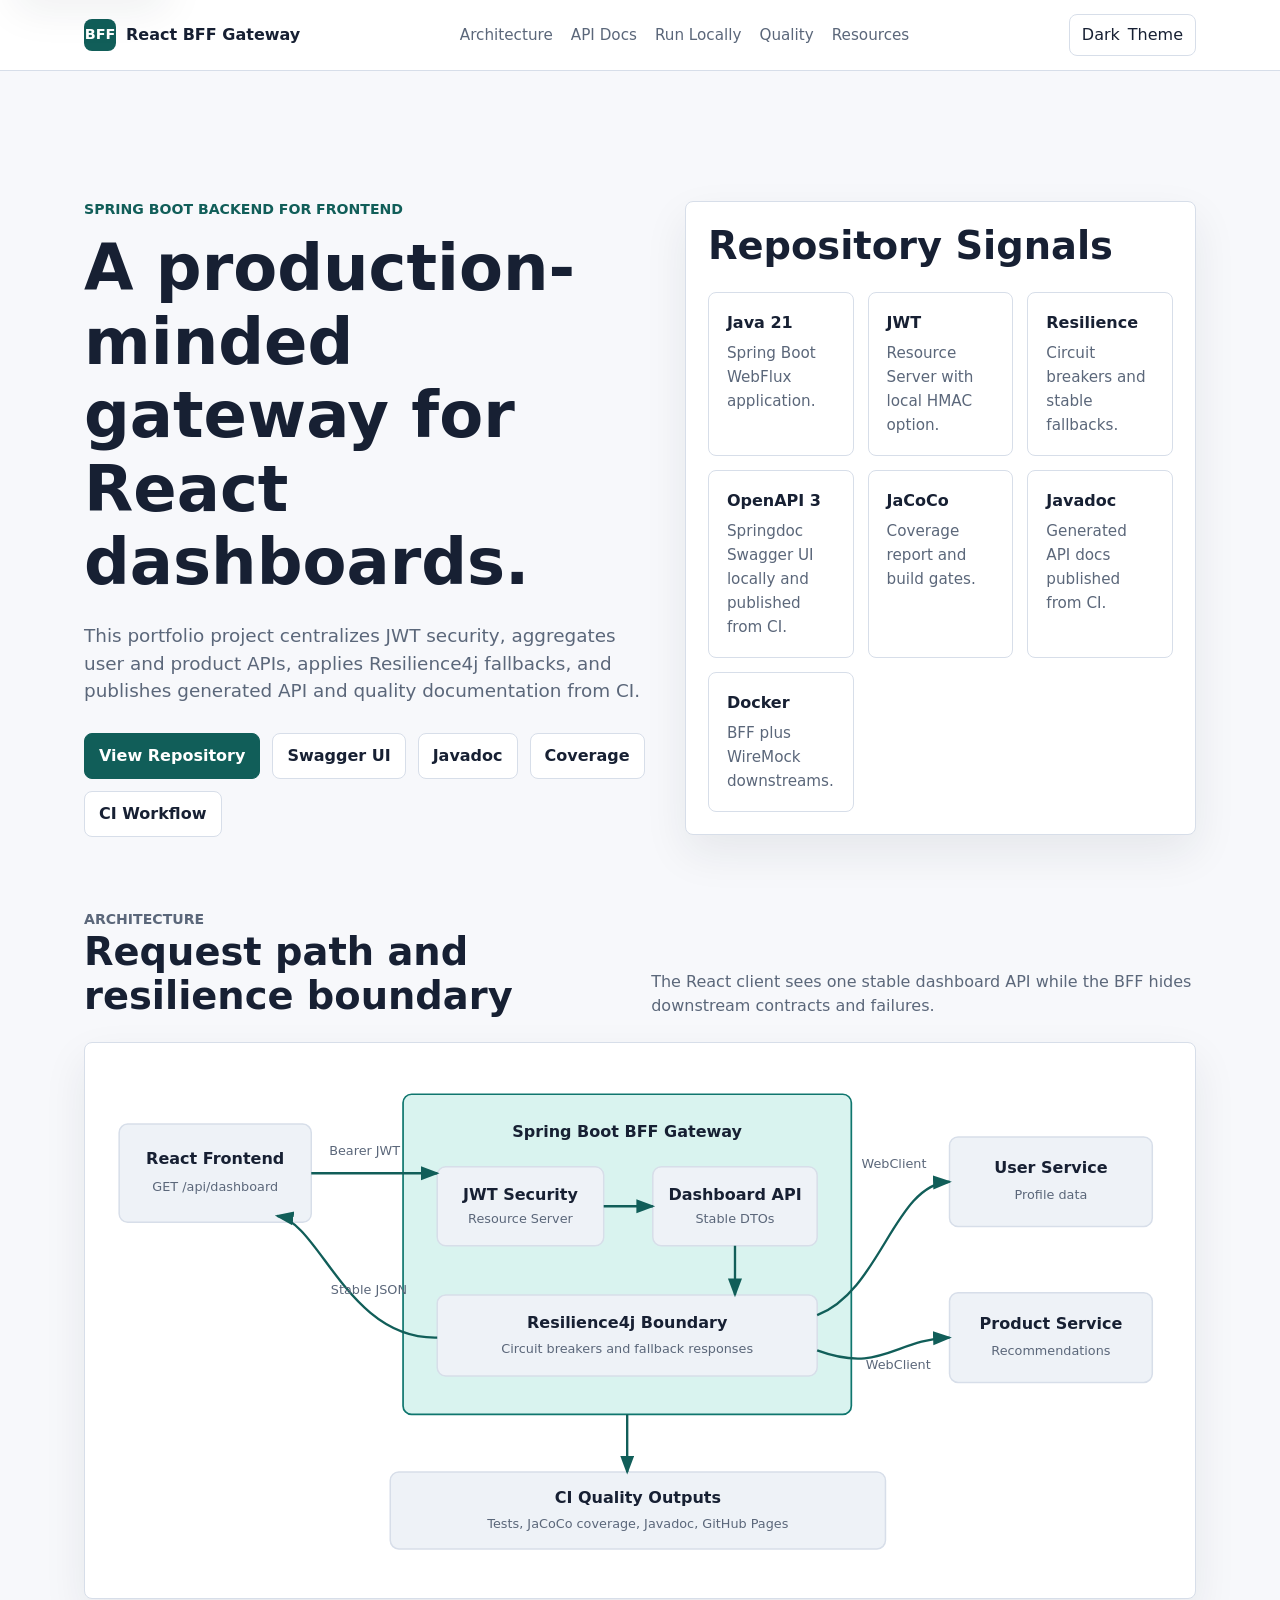
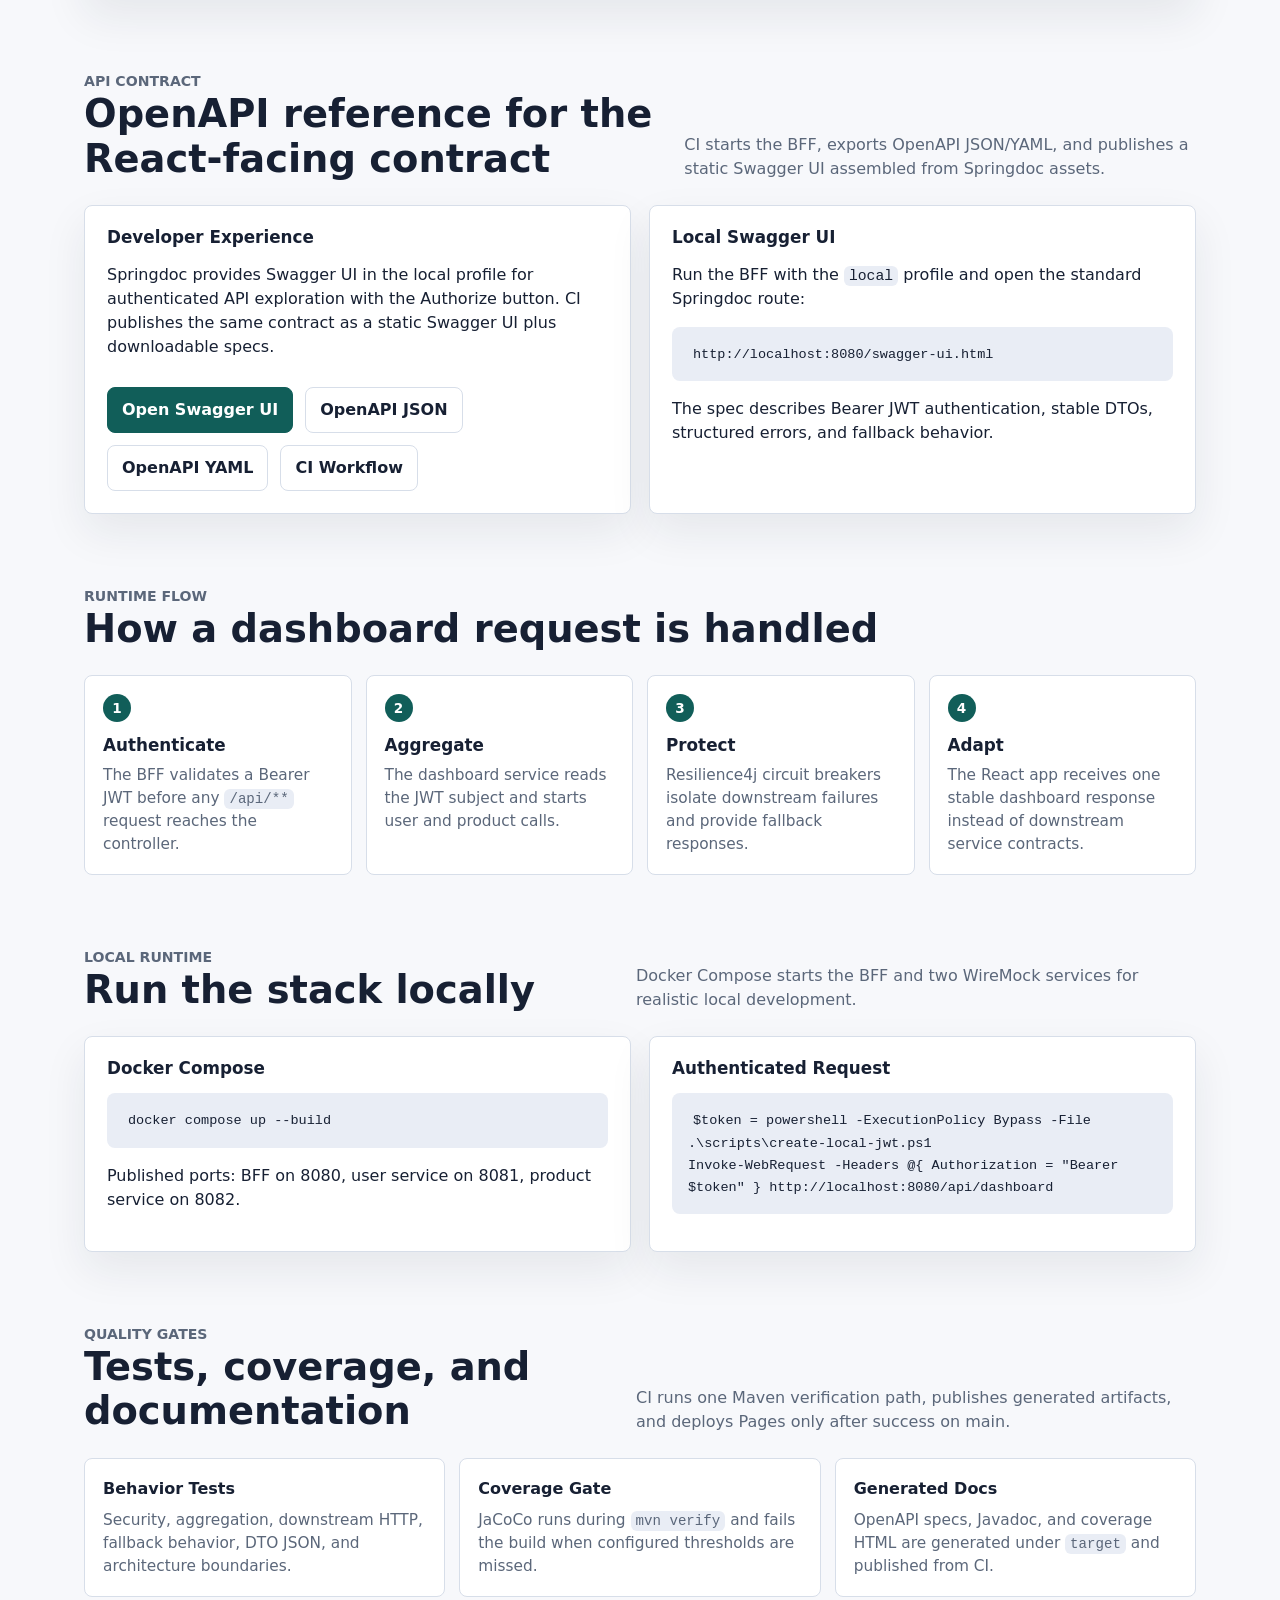
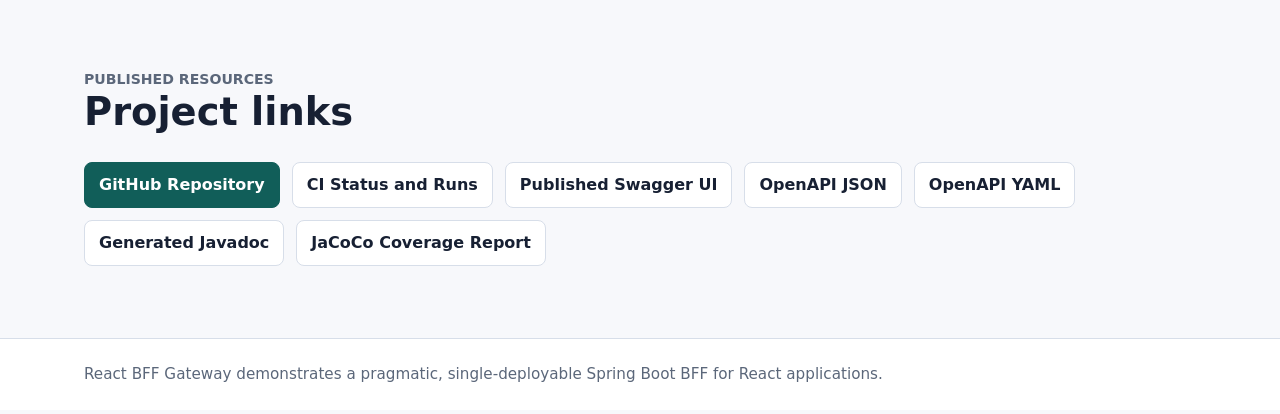
==== commit eadce870: "fix: landing page" ====
--- a/.github/pages/index.html
+++ b/.github/pages/index.html
@@ -541,7 +541,7 @@
         </p>
         <div class="hero-actions" aria-label="Primary resources">
           <a class="button primary" href="https://github.com/__REPOSITORY__">View Repository</a>
-          <a class="button" href="./api/openapi.json">OpenAPI JSON</a>
+          <a class="button" href="./swagger-ui/">Swagger UI</a>
           <a class="button" href="./javadoc/">Javadoc</a>
           <a class="button" href="./coverage/">Coverage</a>
           <a class="button" href="https://github.com/__REPOSITORY__/actions/workflows/ci.yml">CI Workflow</a>
@@ -564,7 +564,7 @@
           </div>
           <div class="signal">
             <strong>OpenAPI 3</strong>
-            <span>Springdoc Swagger UI locally; generated specs on Pages.</span>
+            <span>Springdoc Swagger UI locally and published from CI.</span>
           </div>
           <div class="signal">
             <strong>JaCoCo</strong>
@@ -680,17 +680,18 @@
           <p class="eyebrow">API Contract</p>
           <h2 id="api-title">OpenAPI reference for the React-facing contract</h2>
         </div>
-        <p>CI starts the BFF, exports generated OpenAPI JSON and YAML, and publishes those specs with the Pages site.</p>
+        <p>CI starts the BFF, exports OpenAPI JSON/YAML, and publishes a static Swagger UI assembled from Springdoc assets.</p>
       </div>
       <div class="two-column">
         <article class="panel">
           <h3>Developer Experience</h3>
           <p>
             Springdoc provides Swagger UI in the local profile for authenticated API exploration with the Authorize button.
-            Generated specs are published from CI instead of being committed.
+            CI publishes the same contract as a static Swagger UI plus downloadable specs.
           </p>
           <div class="quick-links">
-            <a class="button primary" href="./api/openapi.json">Download JSON</a>
+            <a class="button primary" href="./swagger-ui/">Open Swagger UI</a>
+            <a class="button" href="./api/openapi.json">OpenAPI JSON</a>
             <a class="button" href="./api/openapi.yaml">OpenAPI YAML</a>
             <a class="button" href="https://github.com/__REPOSITORY__/actions/workflows/ci.yml">CI Workflow</a>
           </div>
@@ -789,6 +790,7 @@
       <div class="quick-links">
         <a class="button primary" href="https://github.com/__REPOSITORY__">GitHub Repository</a>
         <a class="button" href="https://github.com/__REPOSITORY__/actions/workflows/ci.yml">CI Status and Runs</a>
+        <a class="button" href="./swagger-ui/">Published Swagger UI</a>
         <a class="button" href="./api/openapi.json">OpenAPI JSON</a>
         <a class="button" href="./api/openapi.yaml">OpenAPI YAML</a>
         <a class="button" href="./javadoc/">Generated Javadoc</a>
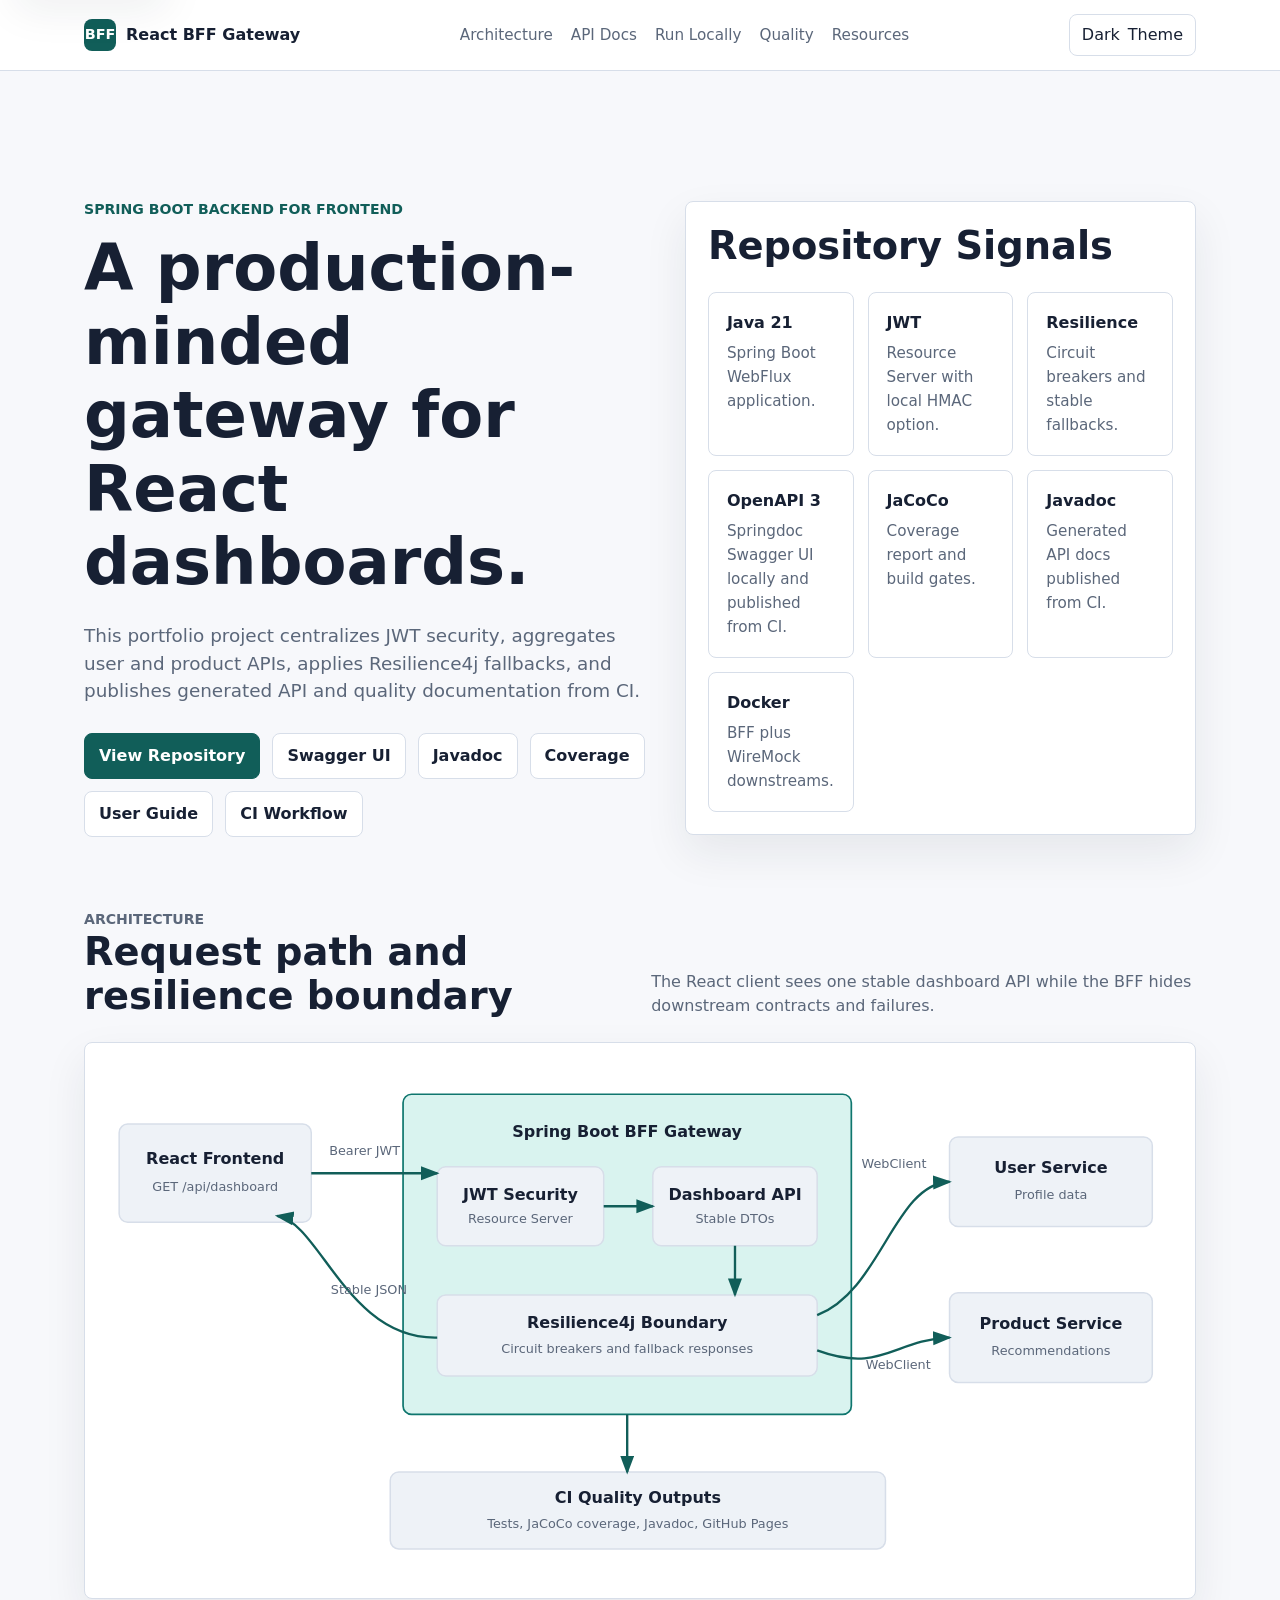
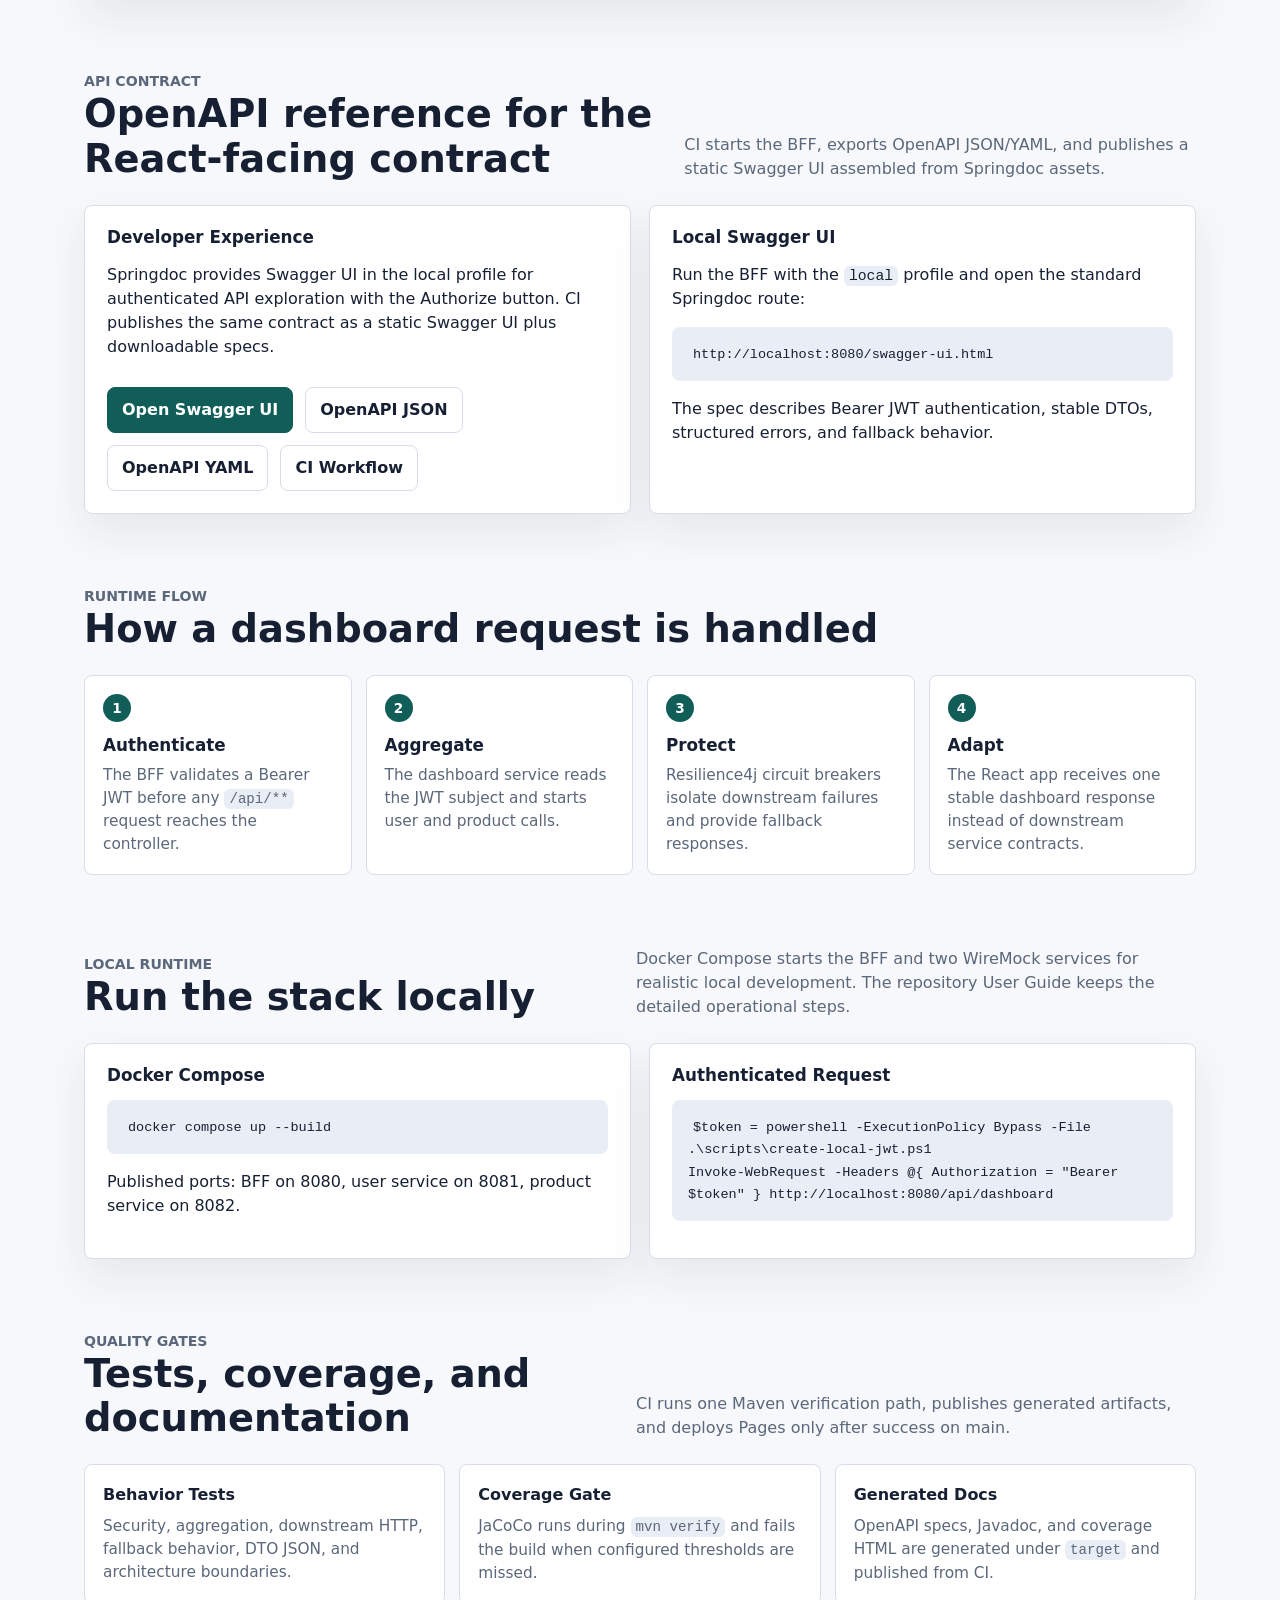
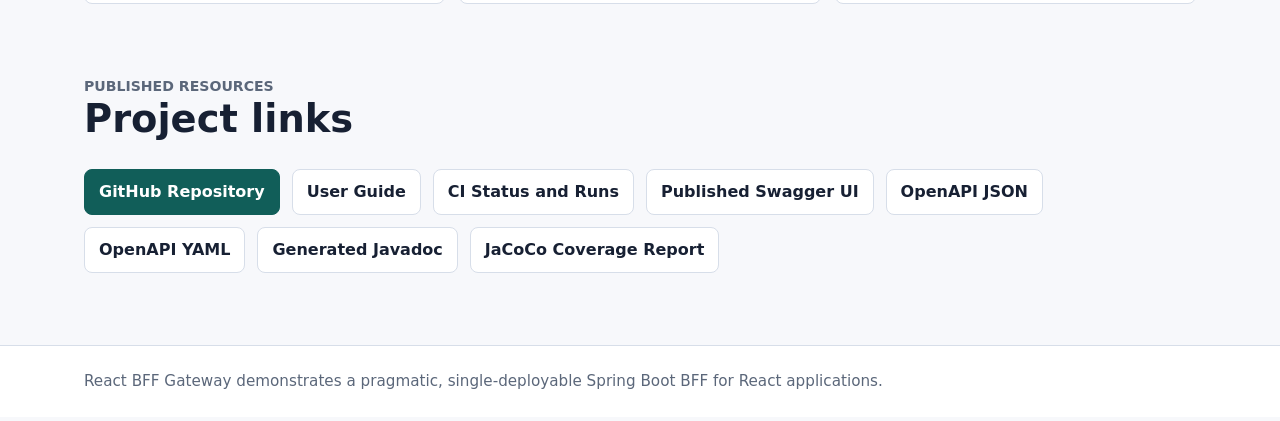
==== commit 28ccde65: "docs: user-guide" ====
--- a/.github/pages/index.html
+++ b/.github/pages/index.html
@@ -544,6 +544,7 @@
           <a class="button" href="./swagger-ui/">Swagger UI</a>
           <a class="button" href="./javadoc/">Javadoc</a>
           <a class="button" href="./coverage/">Coverage</a>
+          <a class="button" href="https://github.com/__REPOSITORY__/blob/main/docs/user-guide.md">User Guide</a>
           <a class="button" href="https://github.com/__REPOSITORY__/actions/workflows/ci.yml">CI Workflow</a>
         </div>
       </div>
@@ -740,7 +741,7 @@
           <p class="eyebrow">Local Runtime</p>
           <h2 id="run-title">Run the stack locally</h2>
         </div>
-        <p>Docker Compose starts the BFF and two WireMock services for realistic local development.</p>
+        <p>Docker Compose starts the BFF and two WireMock services for realistic local development. The repository User Guide keeps the detailed operational steps.</p>
       </div>
       <div class="two-column">
         <article class="panel">
@@ -789,6 +790,7 @@
       </div>
       <div class="quick-links">
         <a class="button primary" href="https://github.com/__REPOSITORY__">GitHub Repository</a>
+        <a class="button" href="https://github.com/__REPOSITORY__/blob/main/docs/user-guide.md">User Guide</a>
         <a class="button" href="https://github.com/__REPOSITORY__/actions/workflows/ci.yml">CI Status and Runs</a>
         <a class="button" href="./swagger-ui/">Published Swagger UI</a>
         <a class="button" href="./api/openapi.json">OpenAPI JSON</a>
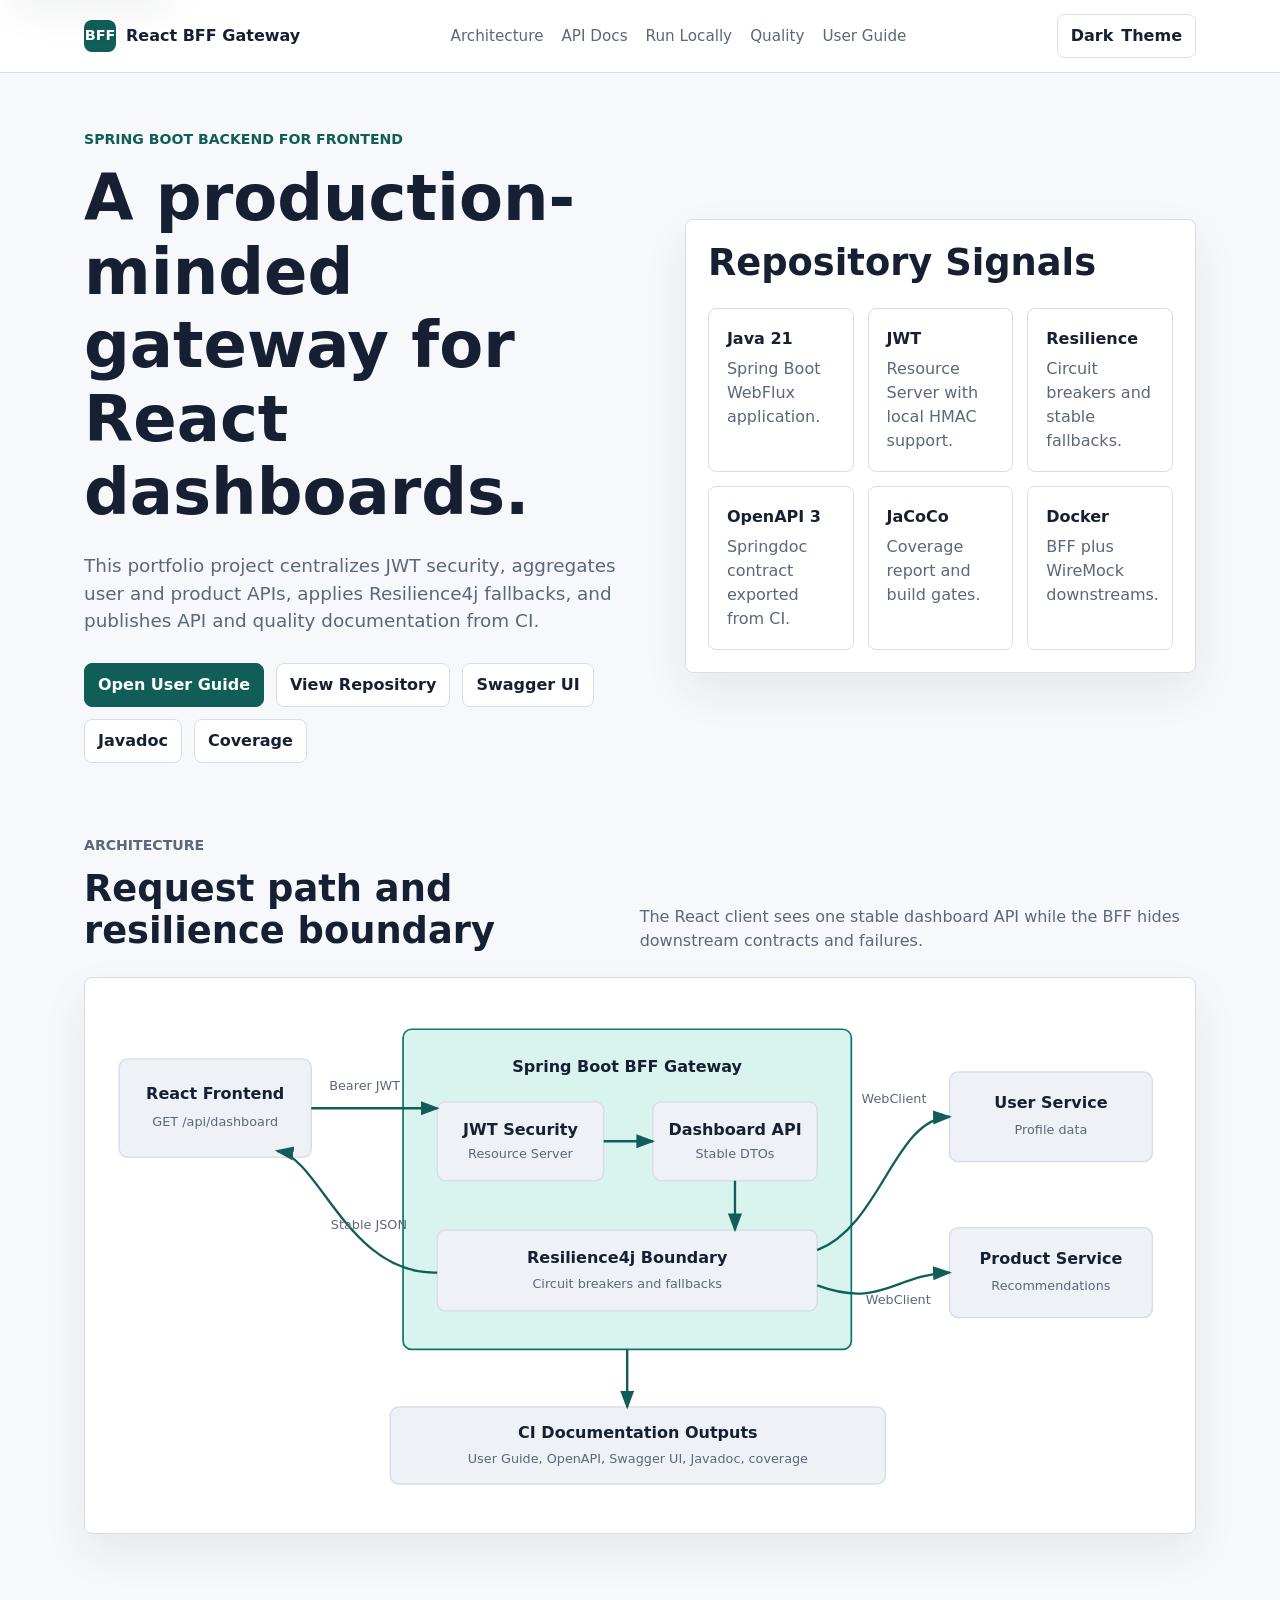
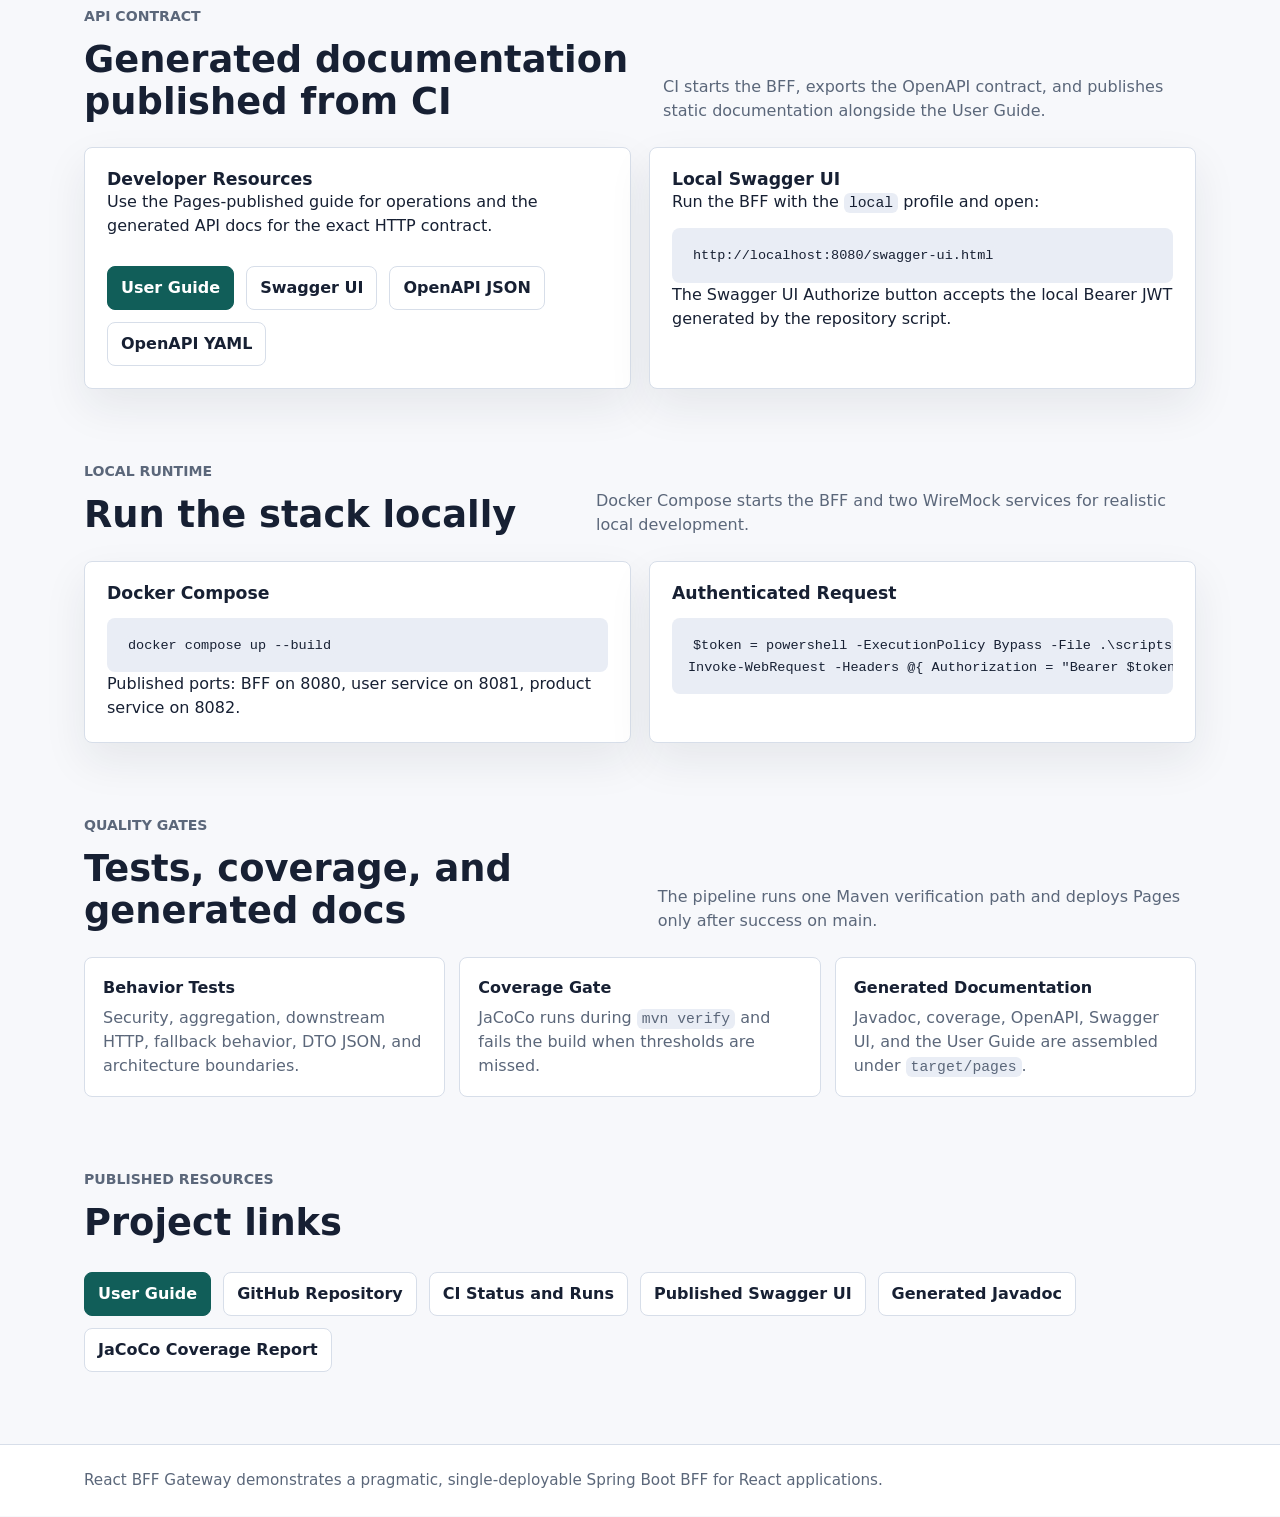
==== commit e6f17243: "docs: user guide" ====
--- a/.github/pages/index.html
+++ b/.github/pages/index.html
@@ -4,515 +4,16 @@
   <meta charset="utf-8">
   <meta name="viewport" content="width=device-width, initial-scale=1">
   <meta name="color-scheme" content="light dark">
+  <meta name="description" content="Portfolio documentation for a Java 21 Spring Boot Backend for Frontend for React dashboards.">
   <title>React BFF Gateway</title>
-  <style>
-    :root {
-      color-scheme: light;
-      --bg: #f7f8fb;
-      --surface: #ffffff;
-      --surface-strong: #eef2f7;
-      --text: #172033;
-      --muted: #5b677a;
-      --border: #d7dee9;
-      --accent: #0f766e;
-      --accent-strong: #115e59;
-      --accent-soft: #d9f3ef;
-      --code-bg: #e9edf5;
-      --shadow: 0 18px 44px rgba(20, 32, 51, 0.08);
-      font-family: Inter, ui-sans-serif, system-ui, -apple-system, BlinkMacSystemFont, "Segoe UI", sans-serif;
-      line-height: 1.5;
-    }
-
-    :root[data-theme="dark"] {
-      color-scheme: dark;
-      --bg: #0f172a;
-      --surface: #172033;
-      --surface-strong: #202b43;
-      --text: #edf3fb;
-      --muted: #abb8ca;
-      --border: #33415c;
-      --accent: #5eead4;
-      --accent-strong: #99f6e4;
-      --accent-soft: #123b3a;
-      --code-bg: #25324b;
-      --shadow: 0 18px 44px rgba(0, 0, 0, 0.28);
-    }
-
-    * {
-      box-sizing: border-box;
-    }
-
-    html {
-      scroll-behavior: smooth;
-    }
-
-    body {
-      margin: 0;
-      min-width: 320px;
-      color: var(--text);
-      background: var(--bg);
-    }
-
-    a {
-      color: var(--accent-strong);
-    }
-
-    code {
-      border-radius: 6px;
-      padding: 2px 5px;
-      background: var(--code-bg);
-      font-family: ui-monospace, SFMono-Regular, Consolas, "Liberation Mono", monospace;
-      font-size: 0.92em;
-    }
-
-    a:focus-visible,
-    button:focus-visible {
-      outline: 3px solid var(--accent);
-      outline-offset: 3px;
-    }
-
-    .skip-link {
-      position: absolute;
-      left: 16px;
-      top: 12px;
-      z-index: 20;
-      transform: translateY(-150%);
-      padding: 10px 14px;
-      border-radius: 6px;
-      color: var(--text);
-      background: var(--surface);
-      box-shadow: var(--shadow);
-      transition: transform 160ms ease;
-    }
-
-    .skip-link:focus {
-      transform: translateY(0);
-    }
-
-    .page-header {
-      position: sticky;
-      top: 0;
-      z-index: 10;
-      border-bottom: 1px solid var(--border);
-      background: color-mix(in srgb, var(--surface) 92%, transparent);
-      backdrop-filter: blur(16px);
-    }
-
-    .nav {
-      display: flex;
-      align-items: center;
-      justify-content: space-between;
-      gap: 20px;
-      max-width: 1160px;
-      margin: 0 auto;
-      padding: 14px 24px;
-    }
-
-    .brand {
-      display: inline-flex;
-      align-items: center;
-      gap: 10px;
-      color: var(--text);
-      font-weight: 700;
-      text-decoration: none;
-    }
-
-    .brand-mark {
-      display: inline-grid;
-      width: 32px;
-      height: 32px;
-      place-items: center;
-      border-radius: 8px;
-      color: #ffffff;
-      background: var(--accent-strong);
-      font-size: 0.9rem;
-    }
-
-    .nav-links {
-      display: flex;
-      align-items: center;
-      gap: 18px;
-      font-size: 0.95rem;
-    }
-
-    .nav-links a {
-      color: var(--muted);
-      text-decoration: none;
-    }
-
-    .nav-links a:hover {
-      color: var(--text);
-    }
-
-    .theme-toggle {
-      display: inline-flex;
-      min-height: 38px;
-      align-items: center;
-      gap: 8px;
-      border: 1px solid var(--border);
-      border-radius: 8px;
-      padding: 8px 12px;
-      color: var(--text);
-      background: var(--surface);
-      cursor: pointer;
-      font: inherit;
-    }
-
-    main {
-      max-width: 1160px;
-      margin: 0 auto;
-      padding: 56px 24px 72px;
-    }
-
-    .hero {
-      display: grid;
-      grid-template-columns: minmax(0, 1.05fr) minmax(320px, 0.95fr);
-      gap: 36px;
-      align-items: center;
-    }
-
-    .eyebrow {
-      margin: 0 0 12px;
-      color: var(--accent-strong);
-      font-size: 0.88rem;
-      font-weight: 700;
-      text-transform: uppercase;
-    }
-
-    h1,
-    h2,
-    h3 {
-      margin: 0;
-      line-height: 1.15;
-    }
-
-    h1 {
-      max-width: 760px;
-      font-size: clamp(2.4rem, 5vw, 4.8rem);
-    }
-
-    h2 {
-      font-size: clamp(1.65rem, 3vw, 2.4rem);
-    }
-
-    h3 {
-      font-size: 1.05rem;
-    }
-
-    .lede {
-      max-width: 720px;
-      margin: 22px 0 0;
-      color: var(--muted);
-      font-size: 1.15rem;
-    }
-
-    .hero-actions,
-    .quick-links {
-      display: flex;
-      flex-wrap: wrap;
-      gap: 12px;
-      margin-top: 28px;
-    }
-
-    .button {
-      display: inline-flex;
-      min-height: 42px;
-      align-items: center;
-      justify-content: center;
-      border: 1px solid var(--border);
-      border-radius: 8px;
-      padding: 10px 14px;
-      color: var(--text);
-      background: var(--surface);
-      font-weight: 650;
-      text-decoration: none;
-      max-width: 100%;
-      text-align: center;
-    }
-
-    .button.primary {
-      border-color: var(--accent-strong);
-      color: #ffffff;
-      background: var(--accent-strong);
-    }
-
-    :root[data-theme="dark"] .button.primary {
-      color: #062220;
-      background: var(--accent);
-    }
-
-    .button:hover {
-      border-color: var(--accent);
-    }
-
-    .panel {
-      border: 1px solid var(--border);
-      border-radius: 8px;
-      padding: 22px;
-      background: var(--surface);
-      box-shadow: var(--shadow);
-      min-width: 0;
-    }
-
-    .signal-grid,
-    .quality-grid {
-      display: grid;
-      grid-template-columns: repeat(3, minmax(0, 1fr));
-      gap: 14px;
-      margin-top: 24px;
-    }
-
-    .signal,
-    .quality-card {
-      border: 1px solid var(--border);
-      border-radius: 8px;
-      padding: 18px;
-      background: var(--surface);
-      min-width: 0;
-    }
-
-    .signal strong,
-    .quality-card strong {
-      display: block;
-      margin-bottom: 6px;
-    }
-
-    .signal span,
-    .quality-card span {
-      color: var(--muted);
-      font-size: 0.95rem;
-    }
-
-    section {
-      margin-top: 72px;
-    }
-
-    .section-heading {
-      display: flex;
-      align-items: end;
-      justify-content: space-between;
-      gap: 24px;
-      margin-bottom: 24px;
-    }
-
-    .section-heading p {
-      max-width: 560px;
-      margin: 0;
-      color: var(--muted);
-    }
-
-    .diagram-wrap {
-      border: 1px solid var(--border);
-      border-radius: 8px;
-      background: var(--surface);
-      box-shadow: var(--shadow);
-      overflow: hidden;
-    }
-
-    .architecture-svg {
-      display: block;
-      width: 100%;
-      height: auto;
-    }
-
-    .architecture-mobile {
-      display: none;
-    }
-
-    .architecture-mobile-grid {
-      display: grid;
-      gap: 12px;
-      padding: 18px;
-    }
-
-    .mobile-node {
-      border: 1px solid var(--border);
-      border-radius: 8px;
-      padding: 14px;
-      background: var(--surface-strong);
-    }
-
-    .mobile-node strong {
-      display: block;
-      margin-bottom: 4px;
-    }
-
-    .mobile-node span {
-      color: var(--muted);
-      font-size: 0.94rem;
-    }
-
-    .mobile-connector {
-      color: var(--accent-strong);
-      font-weight: 800;
-      text-align: center;
-    }
-
-    .box {
-      fill: var(--surface-strong);
-      stroke: var(--border);
-      stroke-width: 1.4;
-    }
-
-    .box-accent {
-      fill: var(--accent-soft);
-      stroke: var(--accent);
-      stroke-width: 1.6;
-    }
-
-    .diagram-text {
-      fill: var(--text);
-      font-size: 15px;
-      font-weight: 700;
-    }
-
-    .diagram-muted {
-      fill: var(--muted);
-      font-size: 12px;
-      font-weight: 500;
-    }
-
-    .arrow {
-      fill: none;
-      stroke: var(--accent-strong);
-      stroke-width: 2.2;
-      marker-end: url("#arrowhead");
-    }
-
-    .flow-grid {
-      display: grid;
-      grid-template-columns: repeat(4, minmax(0, 1fr));
-      gap: 14px;
-      counter-reset: flow;
-    }
-
-    .flow-step {
-      position: relative;
-      min-height: 168px;
-      border: 1px solid var(--border);
-      border-radius: 8px;
-      padding: 18px;
-      background: var(--surface);
-      min-width: 0;
-    }
-
-    .flow-step::before {
-      counter-increment: flow;
-      content: counter(flow);
-      display: grid;
-      width: 28px;
-      height: 28px;
-      margin-bottom: 14px;
-      place-items: center;
-      border-radius: 50%;
-      color: #ffffff;
-      background: var(--accent-strong);
-      font-size: 0.85rem;
-      font-weight: 800;
-    }
-
-    :root[data-theme="dark"] .flow-step::before {
-      color: #062220;
-      background: var(--accent);
-    }
-
-    .flow-step p,
-    .quality-card p {
-      margin: 8px 0 0;
-      color: var(--muted);
-      font-size: 0.96rem;
-    }
-
-    .code-block {
-      overflow-x: auto;
-      max-width: 100%;
-      border-radius: 8px;
-      padding: 16px;
-      background: var(--code-bg);
-      color: var(--text);
-      font-size: 0.92rem;
-      white-space: pre-wrap;
-      overflow-wrap: anywhere;
-    }
-
-    .two-column {
-      display: grid;
-      grid-template-columns: minmax(0, 1fr) minmax(0, 1fr);
-      gap: 18px;
-    }
-
-    .footer {
-      border-top: 1px solid var(--border);
-      color: var(--muted);
-      background: var(--surface);
-    }
-
-    .footer-inner {
-      max-width: 1160px;
-      margin: 0 auto;
-      padding: 24px;
-      font-size: 0.95rem;
-    }
-
-    @media (max-width: 920px) {
-      .hero,
-      .two-column {
-        grid-template-columns: 1fr;
-      }
-
-      .signal-grid,
-      .quality-grid,
-      .flow-grid {
-        grid-template-columns: repeat(2, minmax(0, 1fr));
-      }
-
-      .nav {
-        align-items: flex-start;
-      }
-
-      .nav-links {
-        display: none;
-      }
-    }
-
-    @media (max-width: 640px) {
-      main {
-        padding: 38px 18px 56px;
-      }
-
-      .signal-grid,
-      .quality-grid,
-      .flow-grid {
-        grid-template-columns: 1fr;
-      }
-
-      .theme-toggle {
-        min-width: 44px;
-      }
-
-      .architecture-svg {
-        display: none;
-      }
-
-      .architecture-mobile {
-        display: block;
-      }
-
-      .theme-label {
-        position: absolute;
-        width: 1px;
-        height: 1px;
-        overflow: hidden;
-        clip: rect(0, 0, 0, 0);
-      }
-    }
-  </style>
+  <link rel="stylesheet" href="./assets/styles.css">
+  <script src="./assets/theme.js" defer></script>
 </head>
 <body>
   <a class="skip-link" href="#main">Skip to content</a>
-  <header class="page-header">
+  <header class="site-header">
     <nav class="nav" aria-label="Primary navigation">
-      <a class="brand" href="#main" aria-label="React BFF Gateway home">
+      <a class="brand" href="./" aria-label="React BFF Gateway home">
         <span class="brand-mark" aria-hidden="true">BFF</span>
         <span>React BFF Gateway</span>
       </a>
@@ -521,31 +22,42 @@
         <a href="#api">API Docs</a>
         <a href="#run">Run Locally</a>
         <a href="#quality">Quality</a>
-        <a href="#resources">Resources</a>
-      </div>
-      <button class="theme-toggle" id="theme-toggle" type="button" aria-label="Switch color theme" aria-pressed="false">
-        <span id="theme-icon" aria-hidden="true">Dark</span>
-        <span class="theme-label">Theme</span>
-      </button>
+        <a href="./user-guide/">User Guide</a>
+      </div>
+      <div class="nav-actions">
+        <button class="theme-toggle" type="button" data-theme-toggle aria-label="Switch color theme" aria-pressed="false">
+          <span class="theme-icon" aria-hidden="true">Dark</span>
+          <span class="theme-label">Theme</span>
+        </button>
+        <details class="mobile-menu">
+          <summary>Menu</summary>
+          <div class="mobile-panel">
+            <a href="#architecture">Architecture</a>
+            <a href="#api">API Docs</a>
+            <a href="#run">Run Locally</a>
+            <a href="#quality">Quality</a>
+            <a href="./user-guide/">User Guide</a>
+          </div>
+        </details>
+      </div>
     </nav>
   </header>
 
-  <main id="main">
+  <main id="main" class="page-main">
     <section class="hero" aria-labelledby="hero-title">
-      <div>
+      <div class="hero-content">
         <p class="eyebrow">Spring Boot Backend for Frontend</p>
         <h1 id="hero-title">A production-minded gateway for React dashboards.</h1>
         <p class="lede">
           This portfolio project centralizes JWT security, aggregates user and product APIs,
-          applies Resilience4j fallbacks, and publishes generated API and quality documentation from CI.
+          applies Resilience4j fallbacks, and publishes API and quality documentation from CI.
         </p>
-        <div class="hero-actions" aria-label="Primary resources">
-          <a class="button primary" href="https://github.com/__REPOSITORY__">View Repository</a>
+        <div class="actions" aria-label="Primary resources">
+          <a class="button primary" href="./user-guide/">Open User Guide</a>
+          <a class="button" href="https://github.com/__REPOSITORY__">View Repository</a>
           <a class="button" href="./swagger-ui/">Swagger UI</a>
           <a class="button" href="./javadoc/">Javadoc</a>
           <a class="button" href="./coverage/">Coverage</a>
-          <a class="button" href="https://github.com/__REPOSITORY__/blob/main/docs/user-guide.md">User Guide</a>
-          <a class="button" href="https://github.com/__REPOSITORY__/actions/workflows/ci.yml">CI Workflow</a>
         </div>
       </div>
       <aside class="panel" aria-label="Project signals">
@@ -557,7 +69,7 @@
           </div>
           <div class="signal">
             <strong>JWT</strong>
-            <span>Resource Server with local HMAC option.</span>
+            <span>Resource Server with local HMAC support.</span>
           </div>
           <div class="signal">
             <strong>Resilience</strong>
@@ -565,17 +77,13 @@
           </div>
           <div class="signal">
             <strong>OpenAPI 3</strong>
-            <span>Springdoc Swagger UI locally and published from CI.</span>
+            <span>Springdoc contract exported from CI.</span>
           </div>
           <div class="signal">
             <strong>JaCoCo</strong>
             <span>Coverage report and build gates.</span>
           </div>
           <div class="signal">
-            <strong>Javadoc</strong>
-            <span>Generated API docs published from CI.</span>
-          </div>
-          <div class="signal">
             <strong>Docker</strong>
             <span>BFF plus WireMock downstreams.</span>
           </div>
@@ -583,7 +91,7 @@
       </aside>
     </section>
 
-    <section id="architecture" aria-labelledby="architecture-title">
+    <section id="architecture" class="section" aria-labelledby="architecture-title">
       <div class="section-heading">
         <div>
           <p class="eyebrow">Architecture</p>
@@ -597,8 +105,8 @@
           <title id="diagram-title">React BFF Gateway architecture</title>
           <desc id="diagram-desc">
             React sends a JWT-authenticated request to the Spring Boot BFF.
-            The security boundary validates the token, the dashboard aggregation calls user and product services through WebClient,
-            and Resilience4j circuit breakers provide fallbacks. CI publishes generated Javadoc and JaCoCo documentation.
+            The security boundary validates the token, dashboard aggregation calls user and product services through WebClient,
+            and Resilience4j circuit breakers provide fallback responses.
           </desc>
           <defs>
             <marker id="arrowhead" markerWidth="10" markerHeight="10" refX="7" refY="3" orient="auto">
@@ -623,7 +131,7 @@
 
           <rect class="box" x="330" y="236" width="356" height="76" rx="8"></rect>
           <text class="diagram-text" x="508" y="267" text-anchor="middle">Resilience4j Boundary</text>
-          <text class="diagram-muted" x="508" y="290" text-anchor="middle">Circuit breakers and fallback responses</text>
+          <text class="diagram-muted" x="508" y="290" text-anchor="middle">Circuit breakers and fallbacks</text>
 
           <rect class="box" x="810" y="88" width="190" height="84" rx="8"></rect>
           <text class="diagram-text" x="905" y="122" text-anchor="middle">User Service</text>
@@ -634,8 +142,8 @@
           <text class="diagram-muted" x="905" y="292" text-anchor="middle">Recommendations</text>
 
           <rect class="box" x="286" y="402" width="464" height="72" rx="8"></rect>
-          <text class="diagram-text" x="518" y="431" text-anchor="middle">CI Quality Outputs</text>
-          <text class="diagram-muted" x="518" y="454" text-anchor="middle">Tests, JaCoCo coverage, Javadoc, GitHub Pages</text>
+          <text class="diagram-text" x="518" y="431" text-anchor="middle">CI Documentation Outputs</text>
+          <text class="diagram-muted" x="518" y="454" text-anchor="middle">User Guide, OpenAPI, Swagger UI, Javadoc, coverage</text>
 
           <path class="arrow" d="M212 122 H330"></path>
           <text class="diagram-muted" x="262" y="105" text-anchor="middle">Bearer JWT</text>
@@ -668,80 +176,48 @@
             <div class="mobile-connector">down</div>
             <div class="mobile-node">
               <strong>User and Product Services</strong>
-              <span>Downstream profile and recommendation APIs stay hidden from the React app.</span>
-            </div>
-          </div>
-        </div>
-      </div>
-    </section>
-
-    <section id="api" aria-labelledby="api-title">
+              <span>Downstream APIs stay hidden from the React app.</span>
+            </div>
+          </div>
+        </div>
+      </div>
+    </section>
+
+    <section id="api" class="section" aria-labelledby="api-title">
       <div class="section-heading">
         <div>
           <p class="eyebrow">API Contract</p>
-          <h2 id="api-title">OpenAPI reference for the React-facing contract</h2>
-        </div>
-        <p>CI starts the BFF, exports OpenAPI JSON/YAML, and publishes a static Swagger UI assembled from Springdoc assets.</p>
+          <h2 id="api-title">Generated documentation published from CI</h2>
+        </div>
+        <p>CI starts the BFF, exports the OpenAPI contract, and publishes static documentation alongside the User Guide.</p>
       </div>
       <div class="two-column">
         <article class="panel">
-          <h3>Developer Experience</h3>
-          <p>
-            Springdoc provides Swagger UI in the local profile for authenticated API exploration with the Authorize button.
-            CI publishes the same contract as a static Swagger UI plus downloadable specs.
-          </p>
-          <div class="quick-links">
-            <a class="button primary" href="./swagger-ui/">Open Swagger UI</a>
+          <h3>Developer Resources</h3>
+          <p>Use the Pages-published guide for operations and the generated API docs for the exact HTTP contract.</p>
+          <div class="actions">
+            <a class="button primary" href="./user-guide/">User Guide</a>
+            <a class="button" href="./swagger-ui/">Swagger UI</a>
             <a class="button" href="./api/openapi.json">OpenAPI JSON</a>
             <a class="button" href="./api/openapi.yaml">OpenAPI YAML</a>
-            <a class="button" href="https://github.com/__REPOSITORY__/actions/workflows/ci.yml">CI Workflow</a>
           </div>
         </article>
         <article class="panel">
           <h3>Local Swagger UI</h3>
-          <p>
-            Run the BFF with the <code>local</code> profile and open the standard Springdoc route:
-          </p>
+          <p>Run the BFF with the <code>local</code> profile and open:</p>
           <pre class="code-block"><code>http://localhost:8080/swagger-ui.html</code></pre>
-          <p>The spec describes Bearer JWT authentication, stable DTOs, structured errors, and fallback behavior.</p>
-        </article>
-      </div>
-    </section>
-
-    <section aria-labelledby="flow-title">
-      <div class="section-heading">
-        <div>
-          <p class="eyebrow">Runtime Flow</p>
-          <h2 id="flow-title">How a dashboard request is handled</h2>
-        </div>
-      </div>
-      <div class="flow-grid">
-        <article class="flow-step">
-          <h3>Authenticate</h3>
-          <p>The BFF validates a Bearer JWT before any <code>/api/**</code> request reaches the controller.</p>
-        </article>
-        <article class="flow-step">
-          <h3>Aggregate</h3>
-          <p>The dashboard service reads the JWT subject and starts user and product calls.</p>
-        </article>
-        <article class="flow-step">
-          <h3>Protect</h3>
-          <p>Resilience4j circuit breakers isolate downstream failures and provide fallback responses.</p>
-        </article>
-        <article class="flow-step">
-          <h3>Adapt</h3>
-          <p>The React app receives one stable dashboard response instead of downstream service contracts.</p>
-        </article>
-      </div>
-    </section>
-
-    <section id="run" aria-labelledby="run-title">
+          <p>The Swagger UI Authorize button accepts the local Bearer JWT generated by the repository script.</p>
+        </article>
+      </div>
+    </section>
+
+    <section id="run" class="section" aria-labelledby="run-title">
       <div class="section-heading">
         <div>
           <p class="eyebrow">Local Runtime</p>
           <h2 id="run-title">Run the stack locally</h2>
         </div>
-        <p>Docker Compose starts the BFF and two WireMock services for realistic local development. The repository User Guide keeps the detailed operational steps.</p>
+        <p>Docker Compose starts the BFF and two WireMock services for realistic local development.</p>
       </div>
       <div class="two-column">
         <article class="panel">
@@ -757,95 +233,52 @@
       </div>
     </section>
 
-    <section id="quality" aria-labelledby="quality-title">
+    <section id="quality" class="section" aria-labelledby="quality-title">
       <div class="section-heading">
         <div>
           <p class="eyebrow">Quality Gates</p>
-          <h2 id="quality-title">Tests, coverage, and documentation</h2>
-        </div>
-        <p>CI runs one Maven verification path, publishes generated artifacts, and deploys Pages only after success on main.</p>
-      </div>
-      <div class="quality-grid">
-        <article class="quality-card">
+          <h2 id="quality-title">Tests, coverage, and generated docs</h2>
+        </div>
+        <p>The pipeline runs one Maven verification path and deploys Pages only after success on main.</p>
+      </div>
+      <div class="card-grid three">
+        <article class="card">
           <strong>Behavior Tests</strong>
           <p>Security, aggregation, downstream HTTP, fallback behavior, DTO JSON, and architecture boundaries.</p>
         </article>
-        <article class="quality-card">
+        <article class="card">
           <strong>Coverage Gate</strong>
-          <p>JaCoCo runs during <code>mvn verify</code> and fails the build when configured thresholds are missed.</p>
-        </article>
-        <article class="quality-card">
-          <strong>Generated Docs</strong>
-          <p>OpenAPI specs, Javadoc, and coverage HTML are generated under <code>target</code> and published from CI.</p>
-        </article>
-      </div>
-    </section>
-
-    <section id="resources" aria-labelledby="resources-title">
+          <p>JaCoCo runs during <code>mvn verify</code> and fails the build when thresholds are missed.</p>
+        </article>
+        <article class="card">
+          <strong>Generated Documentation</strong>
+          <p>Javadoc, coverage, OpenAPI, Swagger UI, and the User Guide are assembled under <code>target/pages</code>.</p>
+        </article>
+      </div>
+    </section>
+
+    <section class="section" aria-labelledby="resources-title">
       <div class="section-heading">
         <div>
           <p class="eyebrow">Published Resources</p>
           <h2 id="resources-title">Project links</h2>
         </div>
       </div>
-      <div class="quick-links">
-        <a class="button primary" href="https://github.com/__REPOSITORY__">GitHub Repository</a>
-        <a class="button" href="https://github.com/__REPOSITORY__/blob/main/docs/user-guide.md">User Guide</a>
+      <div class="actions">
+        <a class="button primary" href="./user-guide/">User Guide</a>
+        <a class="button" href="https://github.com/__REPOSITORY__">GitHub Repository</a>
         <a class="button" href="https://github.com/__REPOSITORY__/actions/workflows/ci.yml">CI Status and Runs</a>
         <a class="button" href="./swagger-ui/">Published Swagger UI</a>
-        <a class="button" href="./api/openapi.json">OpenAPI JSON</a>
-        <a class="button" href="./api/openapi.yaml">OpenAPI YAML</a>
         <a class="button" href="./javadoc/">Generated Javadoc</a>
         <a class="button" href="./coverage/">JaCoCo Coverage Report</a>
       </div>
     </section>
   </main>
 
-  <footer class="footer">
+  <footer class="site-footer">
     <div class="footer-inner">
       React BFF Gateway demonstrates a pragmatic, single-deployable Spring Boot BFF for React applications.
     </div>
   </footer>
-
-  <script>
-    (function () {
-      var root = document.documentElement;
-      var button = document.getElementById("theme-toggle");
-      var icon = document.getElementById("theme-icon");
-      var storageKey = "react-bff-gateway-theme";
-      function readStoredTheme() {
-        try {
-          return window.localStorage.getItem(storageKey);
-        } catch (error) {
-          return null;
-        }
-      }
-
-      function storeTheme(theme) {
-        try {
-          window.localStorage.setItem(storageKey, theme);
-        } catch (error) {
-          return;
-        }
-      }
-
-      var savedTheme = readStoredTheme();
-      var systemPrefersDark = window.matchMedia("(prefers-color-scheme: dark)").matches;
-
-      function applyTheme(theme) {
-        root.setAttribute("data-theme", theme);
-        button.setAttribute("aria-pressed", String(theme === "dark"));
-        icon.textContent = theme === "dark" ? "Light" : "Dark";
-      }
-
-      applyTheme(savedTheme || (systemPrefersDark ? "dark" : "light"));
-
-      button.addEventListener("click", function () {
-        var nextTheme = root.getAttribute("data-theme") === "dark" ? "light" : "dark";
-        storeTheme(nextTheme);
-        applyTheme(nextTheme);
-      });
-    })();
-  </script>
 </body>
 </html>
--- a/.github/pages/assets/styles.css
+++ b/.github/pages/assets/styles.css
@@ -0,0 +1,696 @@
+:root {
+  color-scheme: light;
+  --bg: #f7f8fb;
+  --surface: #ffffff;
+  --surface-strong: #eef2f7;
+  --text: #172033;
+  --muted: #5b677a;
+  --border: #d7dee9;
+  --accent: #0f766e;
+  --accent-strong: #115e59;
+  --accent-soft: #d9f3ef;
+  --code-bg: #e9edf5;
+  --warning-bg: #fff7ed;
+  --warning-border: #fed7aa;
+  --shadow: 0 18px 44px rgba(20, 32, 51, 0.08);
+  font-family: Inter, ui-sans-serif, system-ui, -apple-system, BlinkMacSystemFont, "Segoe UI", sans-serif;
+  line-height: 1.5;
+}
+
+:root[data-theme="dark"] {
+  color-scheme: dark;
+  --bg: #0f172a;
+  --surface: #172033;
+  --surface-strong: #202b43;
+  --text: #edf3fb;
+  --muted: #abb8ca;
+  --border: #33415c;
+  --accent: #5eead4;
+  --accent-strong: #99f6e4;
+  --accent-soft: #123b3a;
+  --code-bg: #25324b;
+  --warning-bg: #362313;
+  --warning-border: #9a5a20;
+  --shadow: 0 18px 44px rgba(0, 0, 0, 0.28);
+}
+
+* {
+  box-sizing: border-box;
+}
+
+@media (prefers-reduced-motion: no-preference) {
+  html {
+    scroll-behavior: smooth;
+  }
+}
+
+body {
+  margin: 0;
+  color: var(--text);
+  background: var(--bg);
+}
+
+a {
+  color: var(--accent-strong);
+  text-decoration-thickness: 0.08em;
+  text-underline-offset: 0.18em;
+}
+
+a:hover {
+  text-decoration-thickness: 0.14em;
+}
+
+code {
+  border-radius: 6px;
+  padding: 2px 5px;
+  background: var(--code-bg);
+  font-family: ui-monospace, SFMono-Regular, Consolas, "Liberation Mono", monospace;
+  font-size: 0.92em;
+}
+
+:not(pre) > code {
+  overflow-wrap: anywhere;
+}
+
+a:focus-visible,
+button:focus-visible,
+summary:focus-visible {
+  outline: 3px solid var(--accent);
+  outline-offset: 3px;
+}
+
+.skip-link {
+  position: absolute;
+  left: 16px;
+  top: 12px;
+  z-index: 20;
+  transform: translateY(-150%);
+  padding: 10px 14px;
+  border-radius: 6px;
+  color: var(--text);
+  background: var(--surface);
+  box-shadow: var(--shadow);
+}
+
+.skip-link:focus {
+  transform: translateY(0);
+}
+
+.site-header {
+  position: sticky;
+  top: 0;
+  z-index: 10;
+  border-bottom: 1px solid var(--border);
+  background: color-mix(in srgb, var(--surface) 92%, transparent);
+  backdrop-filter: blur(16px);
+}
+
+.nav {
+  display: flex;
+  align-items: center;
+  justify-content: space-between;
+  gap: 20px;
+  max-width: 1160px;
+  margin: 0 auto;
+  padding: 14px 24px;
+}
+
+.brand {
+  display: inline-flex;
+  align-items: center;
+  gap: 10px;
+  color: var(--text);
+  font-weight: 700;
+  text-decoration: none;
+}
+
+.brand-mark {
+  display: inline-grid;
+  width: 32px;
+  height: 32px;
+  place-items: center;
+  border-radius: 8px;
+  color: #ffffff;
+  background: var(--accent-strong);
+  font-size: 0.9rem;
+}
+
+:root[data-theme="dark"] .brand-mark {
+  color: #062220;
+  background: var(--accent);
+}
+
+.nav-links {
+  display: flex;
+  align-items: center;
+  gap: 18px;
+  font-size: 0.95rem;
+}
+
+.nav-links a {
+  color: var(--muted);
+  text-decoration: none;
+}
+
+.nav-links a:hover,
+.nav-links a[aria-current="page"] {
+  color: var(--text);
+}
+
+.nav-actions {
+  display: inline-flex;
+  align-items: center;
+  gap: 10px;
+}
+
+.theme-toggle,
+.mobile-menu summary,
+.button {
+  display: inline-flex;
+  min-height: 40px;
+  align-items: center;
+  justify-content: center;
+  border: 1px solid var(--border);
+  border-radius: 8px;
+  padding: 9px 13px;
+  color: var(--text);
+  background: var(--surface);
+  cursor: pointer;
+  font: inherit;
+  font-weight: 650;
+  text-decoration: none;
+  text-align: center;
+}
+
+.theme-toggle {
+  gap: 8px;
+}
+
+.mobile-menu {
+  position: relative;
+  display: none;
+}
+
+.mobile-menu summary {
+  list-style: none;
+}
+
+.mobile-menu summary::-webkit-details-marker {
+  display: none;
+}
+
+.mobile-panel {
+  position: absolute;
+  right: 0;
+  top: calc(100% + 8px);
+  display: grid;
+  min-width: 220px;
+  gap: 8px;
+  border: 1px solid var(--border);
+  border-radius: 8px;
+  padding: 12px;
+  background: var(--surface);
+  box-shadow: var(--shadow);
+}
+
+.mobile-panel a {
+  border-radius: 6px;
+  padding: 9px 10px;
+  color: var(--text);
+  text-decoration: none;
+}
+
+.mobile-panel a:hover,
+.mobile-panel a[aria-current="page"] {
+  background: var(--surface-strong);
+}
+
+.page-main {
+  max-width: 1160px;
+  margin: 0 auto;
+  padding: 56px 24px 72px;
+}
+
+.hero {
+  display: grid;
+  grid-template-columns: minmax(0, 1.05fr) minmax(320px, 0.95fr);
+  gap: 36px;
+  align-items: center;
+}
+
+.hero-content {
+  min-width: 0;
+}
+
+.eyebrow {
+  margin: 0 0 12px;
+  color: var(--accent-strong);
+  font-size: 0.88rem;
+  font-weight: 700;
+  text-transform: uppercase;
+}
+
+h1,
+h2,
+h3 {
+  margin: 0;
+  line-height: 1.15;
+}
+
+h1 {
+  max-width: 760px;
+  font-size: clamp(2.35rem, 5vw, 4.6rem);
+}
+
+h2 {
+  font-size: clamp(1.55rem, 3vw, 2.3rem);
+}
+
+h3 {
+  font-size: 1.08rem;
+}
+
+p {
+  margin: 0;
+}
+
+.lede {
+  max-width: 720px;
+  margin-top: 22px;
+  color: var(--muted);
+  font-size: 1.15rem;
+}
+
+.actions {
+  display: flex;
+  flex-wrap: wrap;
+  gap: 12px;
+  margin-top: 28px;
+}
+
+.button.primary {
+  border-color: var(--accent-strong);
+  color: #ffffff;
+  background: var(--accent-strong);
+}
+
+:root[data-theme="dark"] .button.primary {
+  color: #062220;
+  background: var(--accent);
+}
+
+.button:hover {
+  border-color: var(--accent);
+}
+
+.panel,
+.card,
+.signal,
+.doc-card {
+  border: 1px solid var(--border);
+  border-radius: 8px;
+  background: var(--surface);
+  min-width: 0;
+}
+
+.panel {
+  padding: 22px;
+  box-shadow: var(--shadow);
+}
+
+.signal-grid,
+.card-grid {
+  display: grid;
+  gap: 14px;
+  margin-top: 24px;
+}
+
+.signal-grid {
+  grid-template-columns: repeat(3, minmax(0, 1fr));
+}
+
+.card-grid.two {
+  grid-template-columns: repeat(2, minmax(0, 1fr));
+}
+
+.card-grid.three {
+  grid-template-columns: repeat(3, minmax(0, 1fr));
+}
+
+.signal,
+.card,
+.doc-card {
+  padding: 18px;
+}
+
+.signal strong,
+.card strong,
+.doc-card strong {
+  display: block;
+  margin-bottom: 6px;
+}
+
+.signal span,
+.card p,
+.doc-card p,
+.muted {
+  color: var(--muted);
+}
+
+.section {
+  margin-top: 72px;
+}
+
+.section-heading {
+  display: flex;
+  align-items: end;
+  justify-content: space-between;
+  gap: 24px;
+  margin-bottom: 24px;
+}
+
+.section-heading p {
+  max-width: 600px;
+  color: var(--muted);
+}
+
+.two-column {
+  display: grid;
+  grid-template-columns: minmax(0, 1fr) minmax(0, 1fr);
+  gap: 18px;
+}
+
+.code-block {
+  overflow-x: auto;
+  max-width: 100%;
+  border-radius: 8px;
+  margin: 14px 0 0;
+  padding: 16px;
+  background: var(--code-bg);
+  color: var(--text);
+  font-size: 0.92rem;
+  white-space: pre;
+}
+
+.diagram-wrap {
+  border: 1px solid var(--border);
+  border-radius: 8px;
+  background: var(--surface);
+  box-shadow: var(--shadow);
+  overflow: hidden;
+}
+
+.architecture-svg {
+  display: block;
+  width: 100%;
+  height: auto;
+}
+
+.architecture-mobile {
+  display: none;
+}
+
+.architecture-mobile-grid {
+  display: grid;
+  gap: 12px;
+  padding: 18px;
+}
+
+.mobile-node {
+  border: 1px solid var(--border);
+  border-radius: 8px;
+  padding: 14px;
+  background: var(--surface-strong);
+}
+
+.mobile-node strong {
+  display: block;
+  margin-bottom: 4px;
+}
+
+.mobile-node span {
+  color: var(--muted);
+  font-size: 0.94rem;
+}
+
+.mobile-connector {
+  color: var(--accent-strong);
+  font-weight: 800;
+  text-align: center;
+}
+
+.box {
+  fill: var(--surface-strong);
+  stroke: var(--border);
+  stroke-width: 1.4;
+}
+
+.box-accent {
+  fill: var(--accent-soft);
+  stroke: var(--accent);
+  stroke-width: 1.6;
+}
+
+.diagram-text {
+  fill: var(--text);
+  font-size: 15px;
+  font-weight: 700;
+}
+
+.diagram-muted {
+  fill: var(--muted);
+  font-size: 12px;
+  font-weight: 500;
+}
+
+.arrow {
+  fill: none;
+  stroke: var(--accent-strong);
+  stroke-width: 2.2;
+  marker-end: url("#arrowhead");
+}
+
+.guide-shell {
+  display: grid;
+  grid-template-columns: 260px minmax(0, 1fr);
+  gap: 28px;
+  align-items: start;
+}
+
+.guide-sidebar {
+  position: sticky;
+  top: 84px;
+  border: 1px solid var(--border);
+  border-radius: 8px;
+  padding: 16px;
+  background: var(--surface);
+}
+
+.guide-sidebar h2 {
+  margin-bottom: 12px;
+  font-size: 1rem;
+}
+
+.guide-nav {
+  display: grid;
+  gap: 4px;
+}
+
+.guide-nav a {
+  border-radius: 6px;
+  padding: 8px 10px;
+  color: var(--muted);
+  text-decoration: none;
+}
+
+.guide-nav a:hover,
+.guide-nav a[aria-current="page"] {
+  color: var(--text);
+  background: var(--surface-strong);
+}
+
+.guide-content {
+  min-width: 0;
+}
+
+.guide-header {
+  margin-bottom: 30px;
+}
+
+.guide-header h1 {
+  font-size: clamp(2rem, 4vw, 3.4rem);
+}
+
+.guide-header .lede {
+  max-width: 820px;
+}
+
+.doc-section {
+  margin-top: 42px;
+}
+
+.doc-section > h2 {
+  margin-bottom: 16px;
+}
+
+.doc-section > h3 {
+  margin-top: 24px;
+  margin-bottom: 10px;
+}
+
+.doc-section p,
+.doc-section li {
+  color: var(--muted);
+}
+
+.doc-section p + p,
+.doc-section p + ul,
+.doc-section p + ol,
+.doc-section ul + p,
+.doc-section ol + p {
+  margin-top: 12px;
+}
+
+.doc-section ul,
+.doc-section ol {
+  margin: 10px 0 0;
+  padding-left: 22px;
+}
+
+.callout {
+  border: 1px solid var(--border);
+  border-left: 4px solid var(--accent);
+  border-radius: 8px;
+  margin-top: 16px;
+  padding: 16px;
+  background: var(--surface);
+}
+
+.callout.warning {
+  border-color: var(--warning-border);
+  border-left-color: var(--warning-border);
+  background: var(--warning-bg);
+}
+
+.table-wrap {
+  overflow-x: auto;
+  margin-top: 16px;
+  border: 1px solid var(--border);
+  border-radius: 8px;
+}
+
+table {
+  width: 100%;
+  min-width: 720px;
+  border-collapse: collapse;
+  background: var(--surface);
+}
+
+th,
+td {
+  border-bottom: 1px solid var(--border);
+  padding: 12px 14px;
+  text-align: left;
+  vertical-align: top;
+}
+
+th {
+  color: var(--text);
+  background: var(--surface-strong);
+}
+
+tr:last-child td {
+  border-bottom: 0;
+}
+
+.pagination {
+  display: flex;
+  justify-content: space-between;
+  gap: 16px;
+  margin-top: 48px;
+  padding-top: 24px;
+  border-top: 1px solid var(--border);
+}
+
+.site-footer {
+  border-top: 1px solid var(--border);
+  color: var(--muted);
+  background: var(--surface);
+}
+
+.footer-inner {
+  max-width: 1160px;
+  margin: 0 auto;
+  padding: 24px;
+  font-size: 0.95rem;
+}
+
+@media (max-width: 980px) {
+  .hero,
+  .two-column,
+  .guide-shell {
+    grid-template-columns: 1fr;
+  }
+
+  .guide-sidebar {
+    position: static;
+  }
+
+  .signal-grid,
+  .card-grid.three {
+    grid-template-columns: repeat(2, minmax(0, 1fr));
+  }
+}
+
+@media (max-width: 760px) {
+  .nav {
+    padding: 12px 18px;
+  }
+
+  .nav-links {
+    display: none;
+  }
+
+  .mobile-menu {
+    display: block;
+  }
+
+  .guide-sidebar {
+    display: none;
+  }
+
+  .page-main {
+    padding: 38px 18px 56px;
+  }
+
+  .signal-grid,
+  .card-grid.two,
+  .card-grid.three {
+    grid-template-columns: 1fr;
+  }
+
+  .section-heading,
+  .pagination {
+    display: grid;
+  }
+
+  .architecture-svg {
+    display: none;
+  }
+
+  .architecture-mobile {
+    display: block;
+  }
+
+  .theme-toggle {
+    min-width: 44px;
+  }
+
+  .theme-label {
+    position: absolute;
+    width: 1px;
+    height: 1px;
+    overflow: hidden;
+    clip: rect(0, 0, 0, 0);
+  }
+}
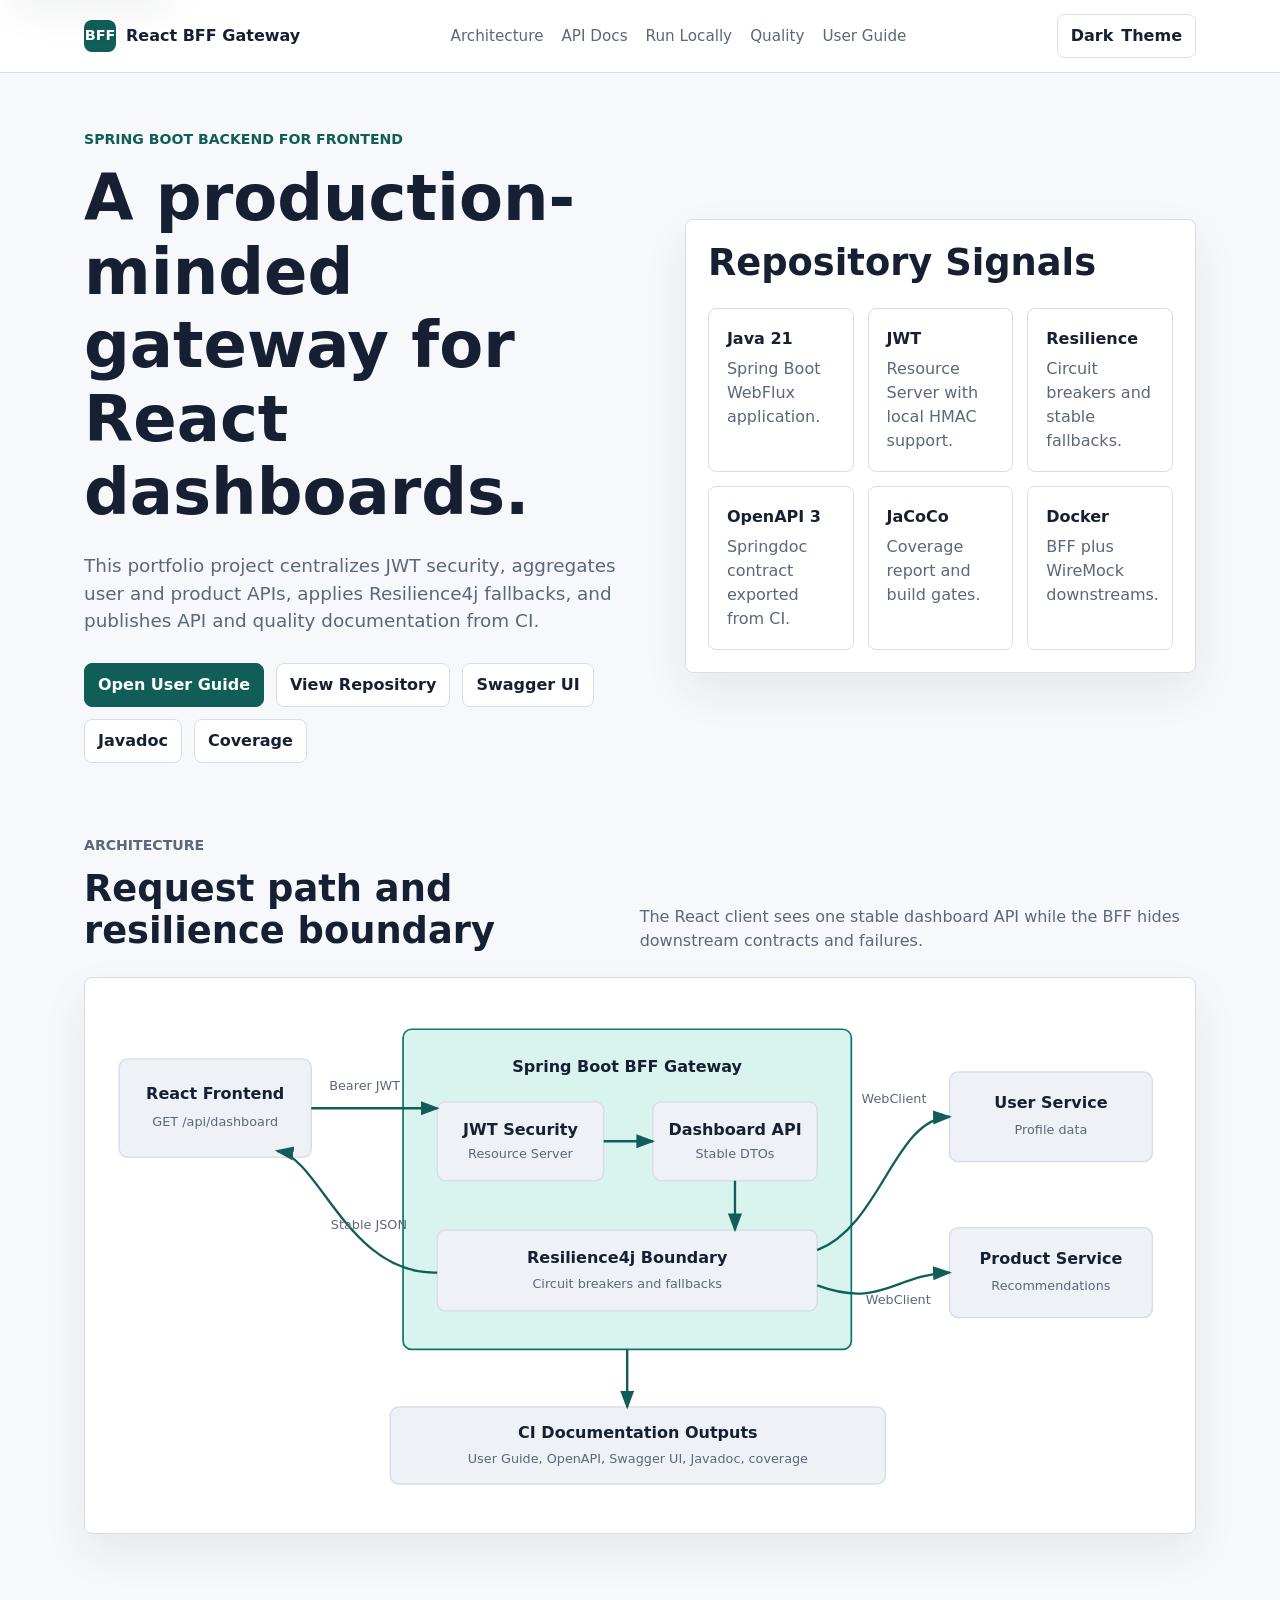
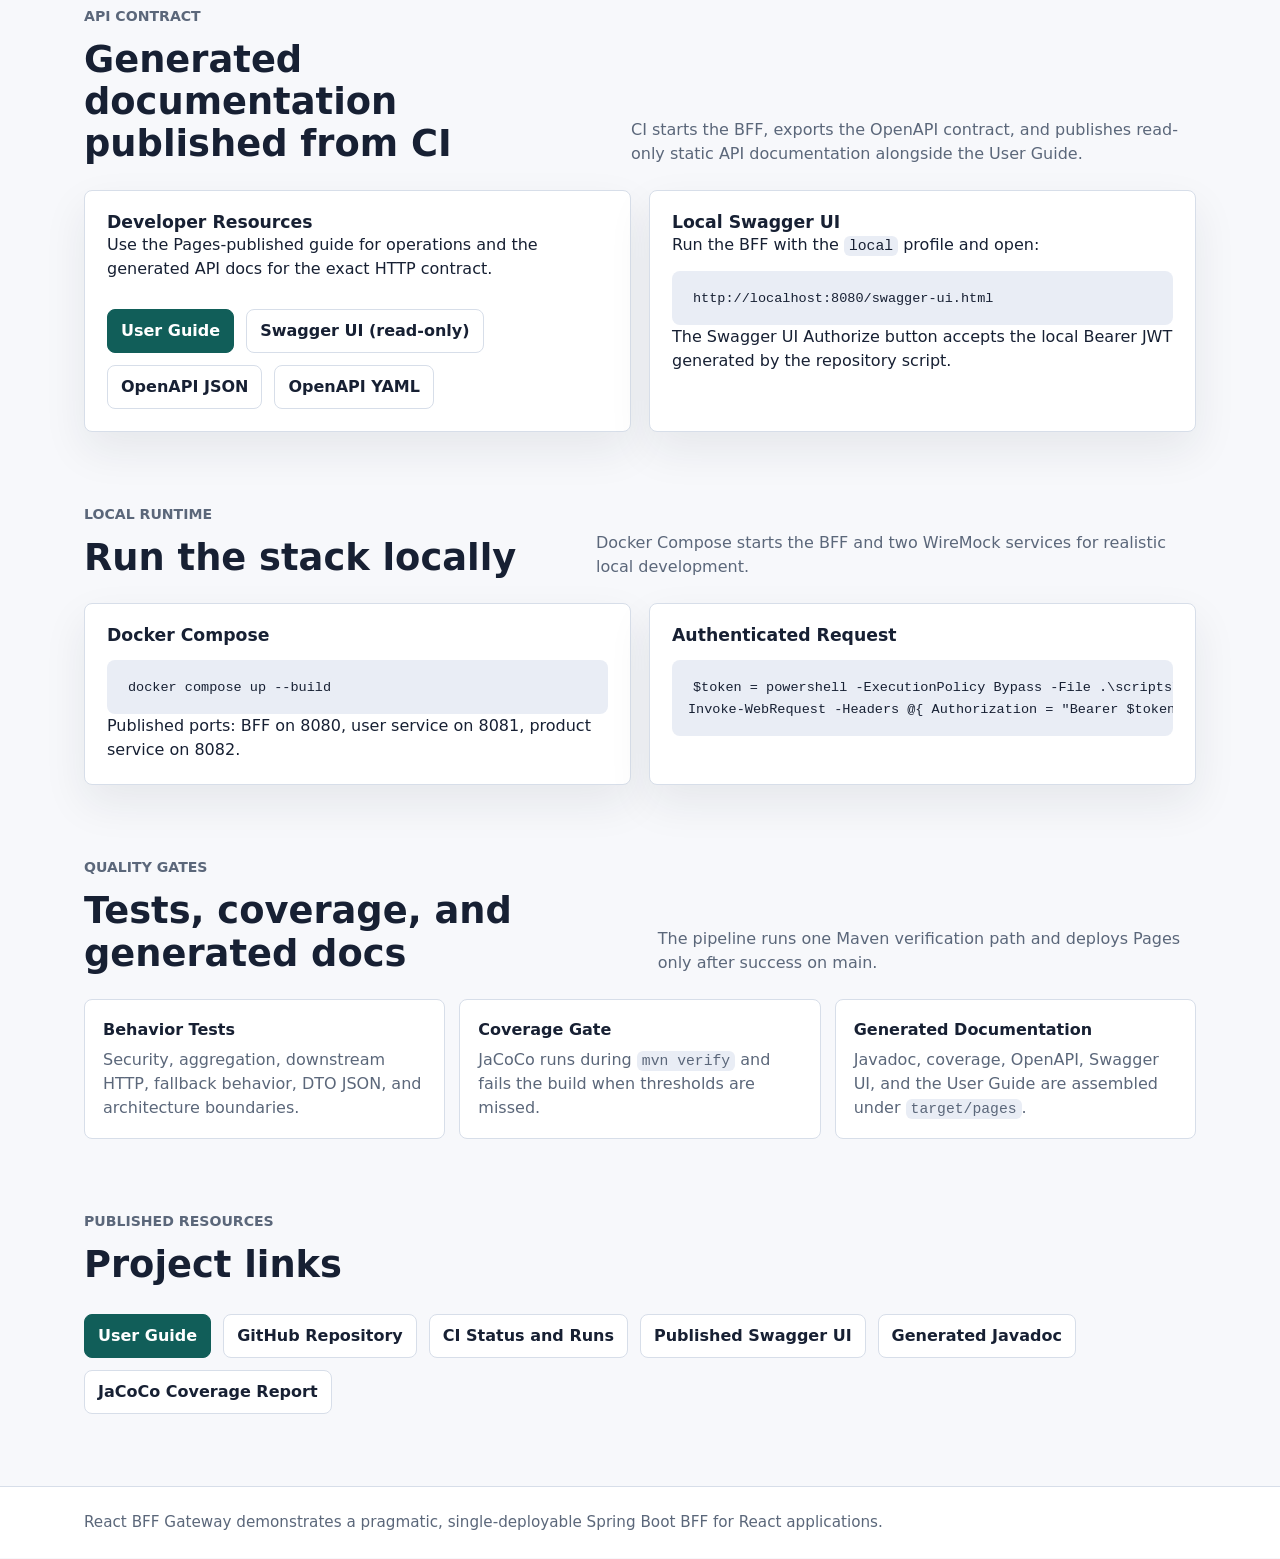
==== commit b5bf34db: "refactore: code" ====
--- a/.github/pages/index.html
+++ b/.github/pages/index.html
@@ -189,7 +189,7 @@
           <p class="eyebrow">API Contract</p>
           <h2 id="api-title">Generated documentation published from CI</h2>
         </div>
-        <p>CI starts the BFF, exports the OpenAPI contract, and publishes static documentation alongside the User Guide.</p>
+        <p>CI starts the BFF, exports the OpenAPI contract, and publishes read-only static API documentation alongside the User Guide.</p>
       </div>
       <div class="two-column">
         <article class="panel">
@@ -197,7 +197,7 @@
           <p>Use the Pages-published guide for operations and the generated API docs for the exact HTTP contract.</p>
           <div class="actions">
             <a class="button primary" href="./user-guide/">User Guide</a>
-            <a class="button" href="./swagger-ui/">Swagger UI</a>
+            <a class="button" href="./swagger-ui/">Swagger UI (read-only)</a>
             <a class="button" href="./api/openapi.json">OpenAPI JSON</a>
             <a class="button" href="./api/openapi.yaml">OpenAPI YAML</a>
           </div>
